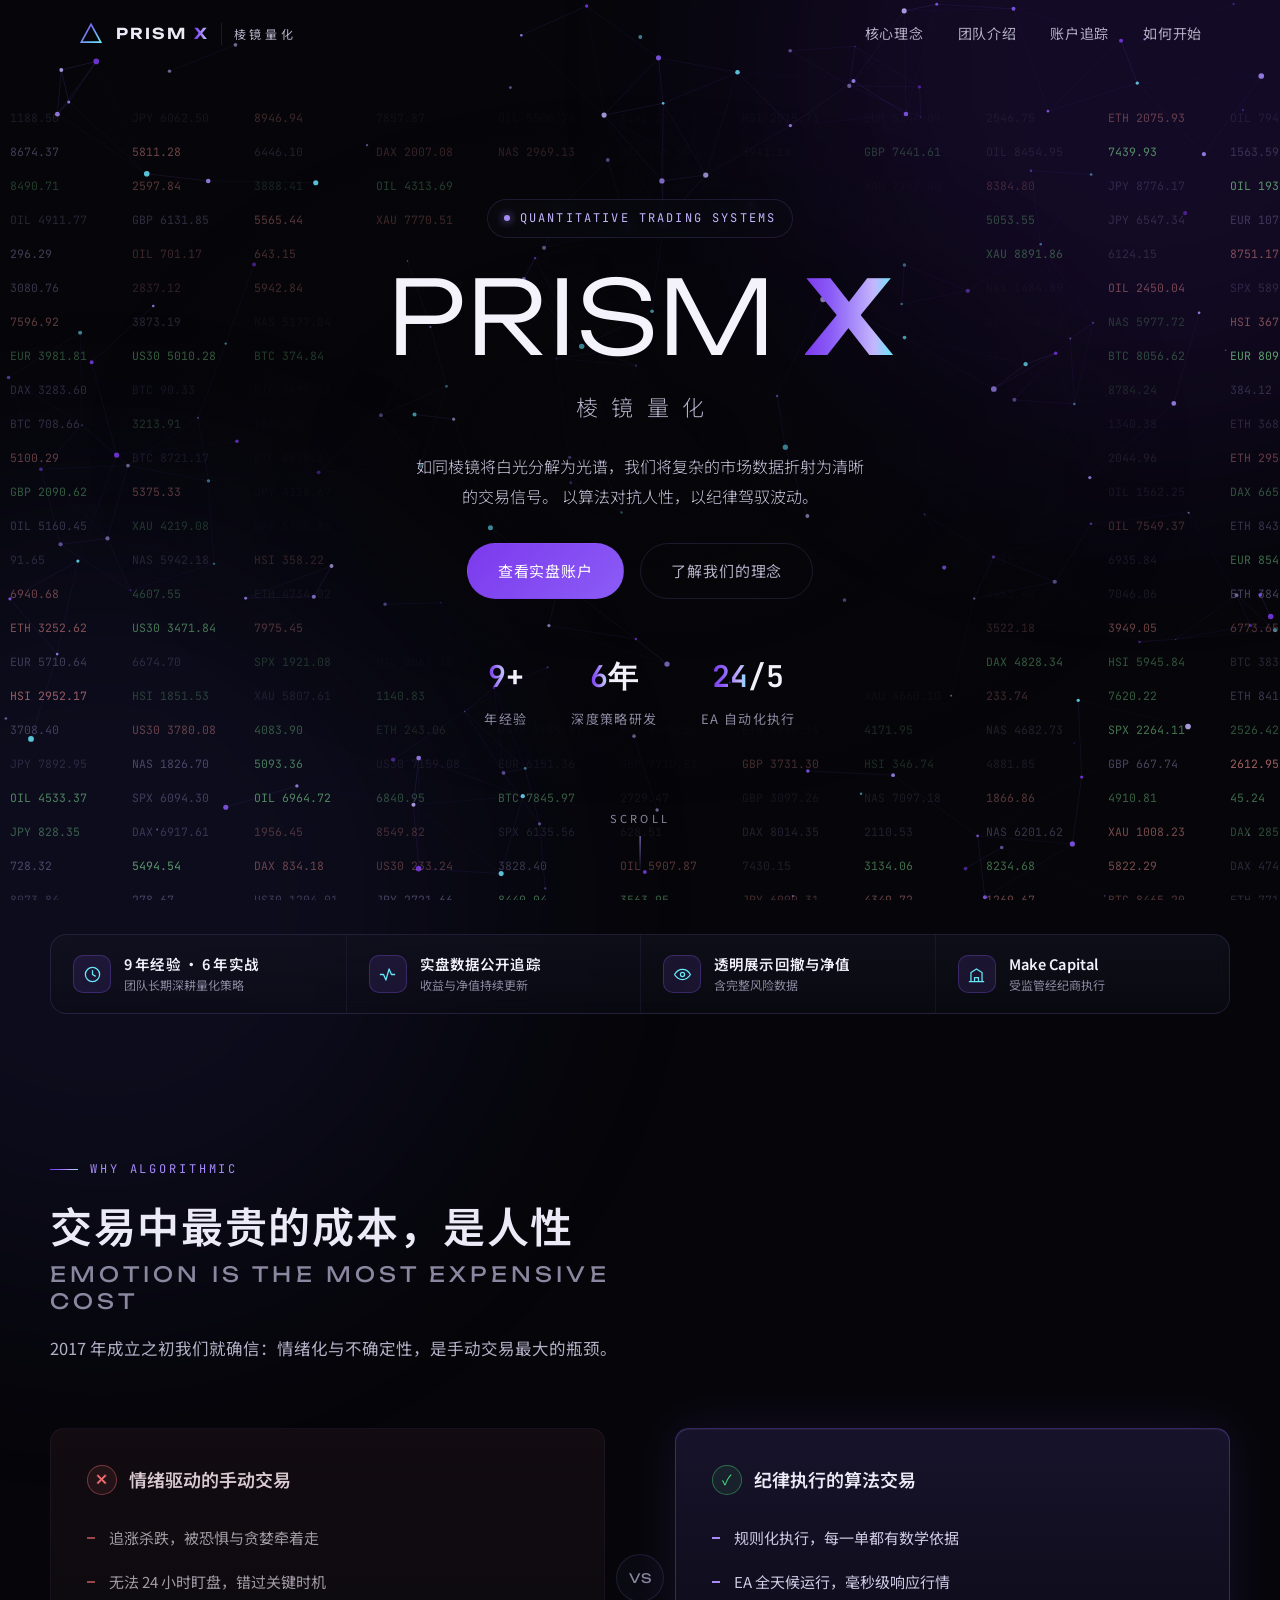
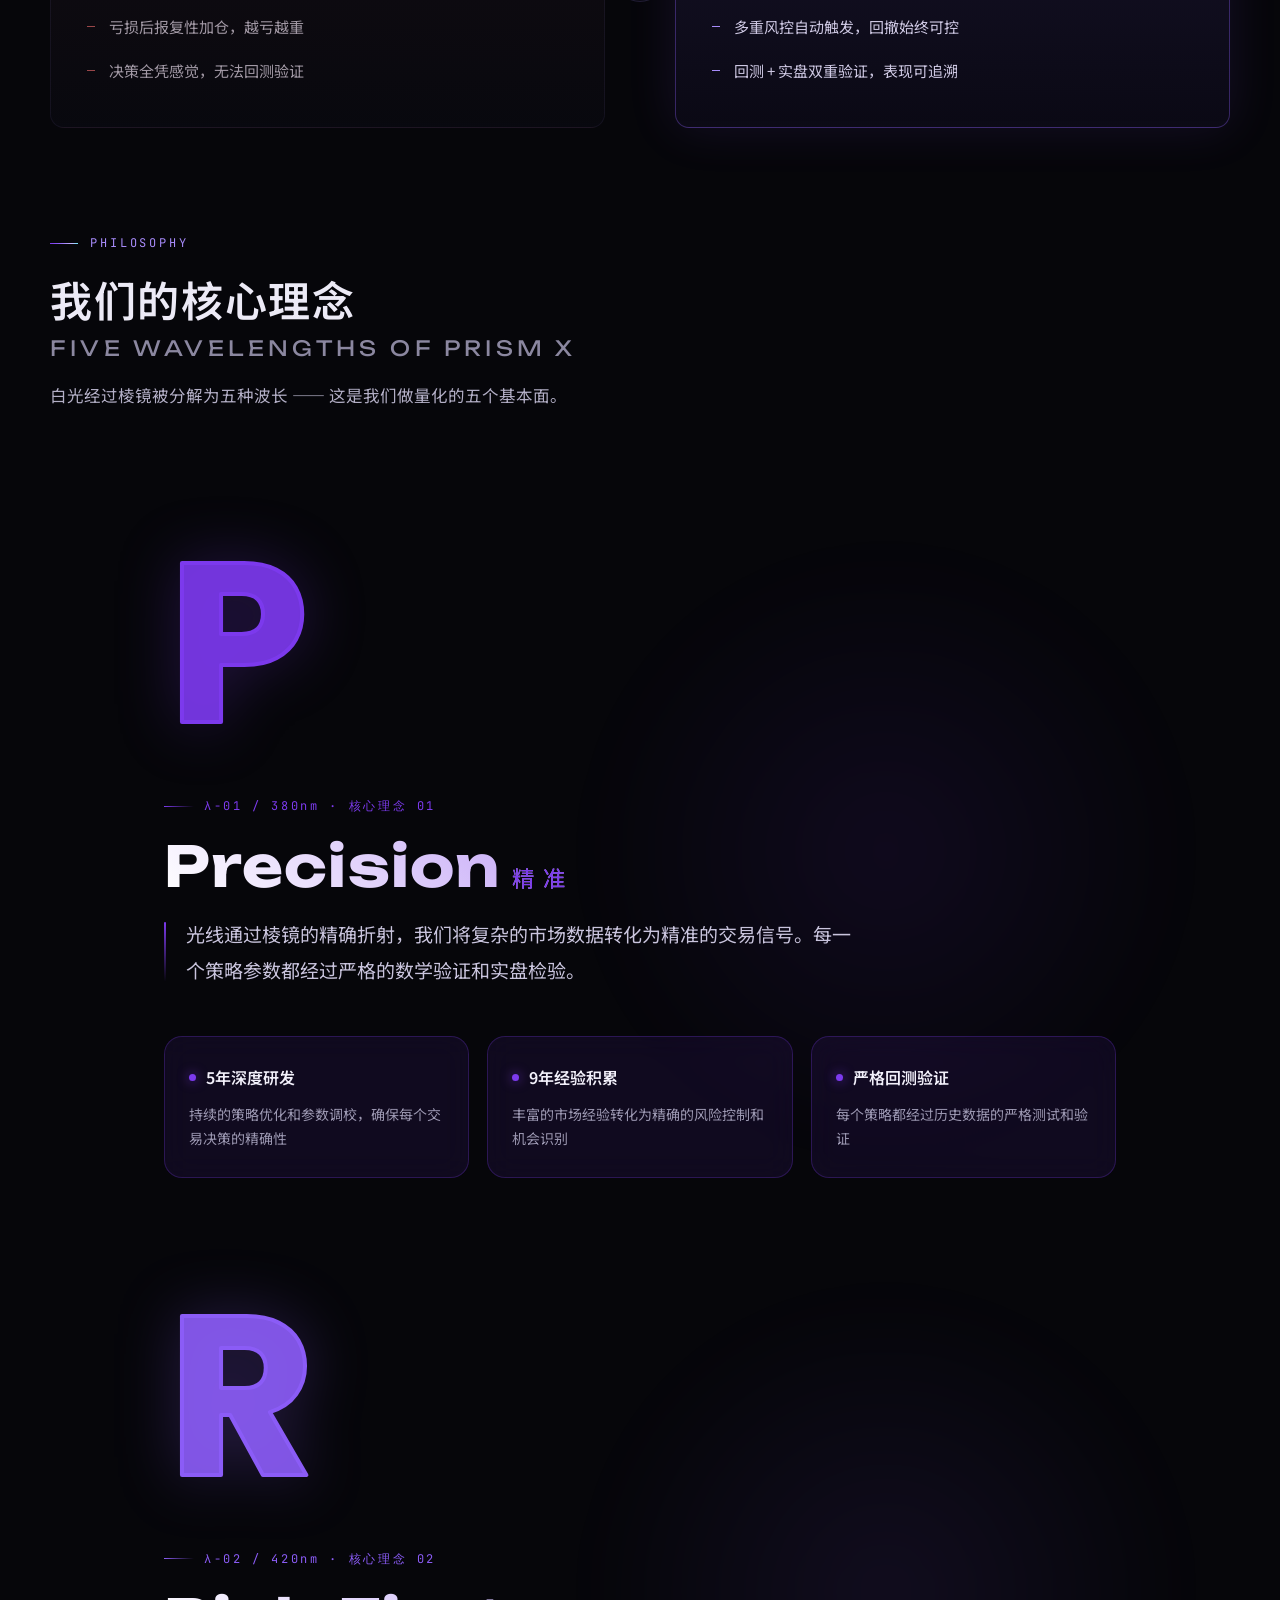
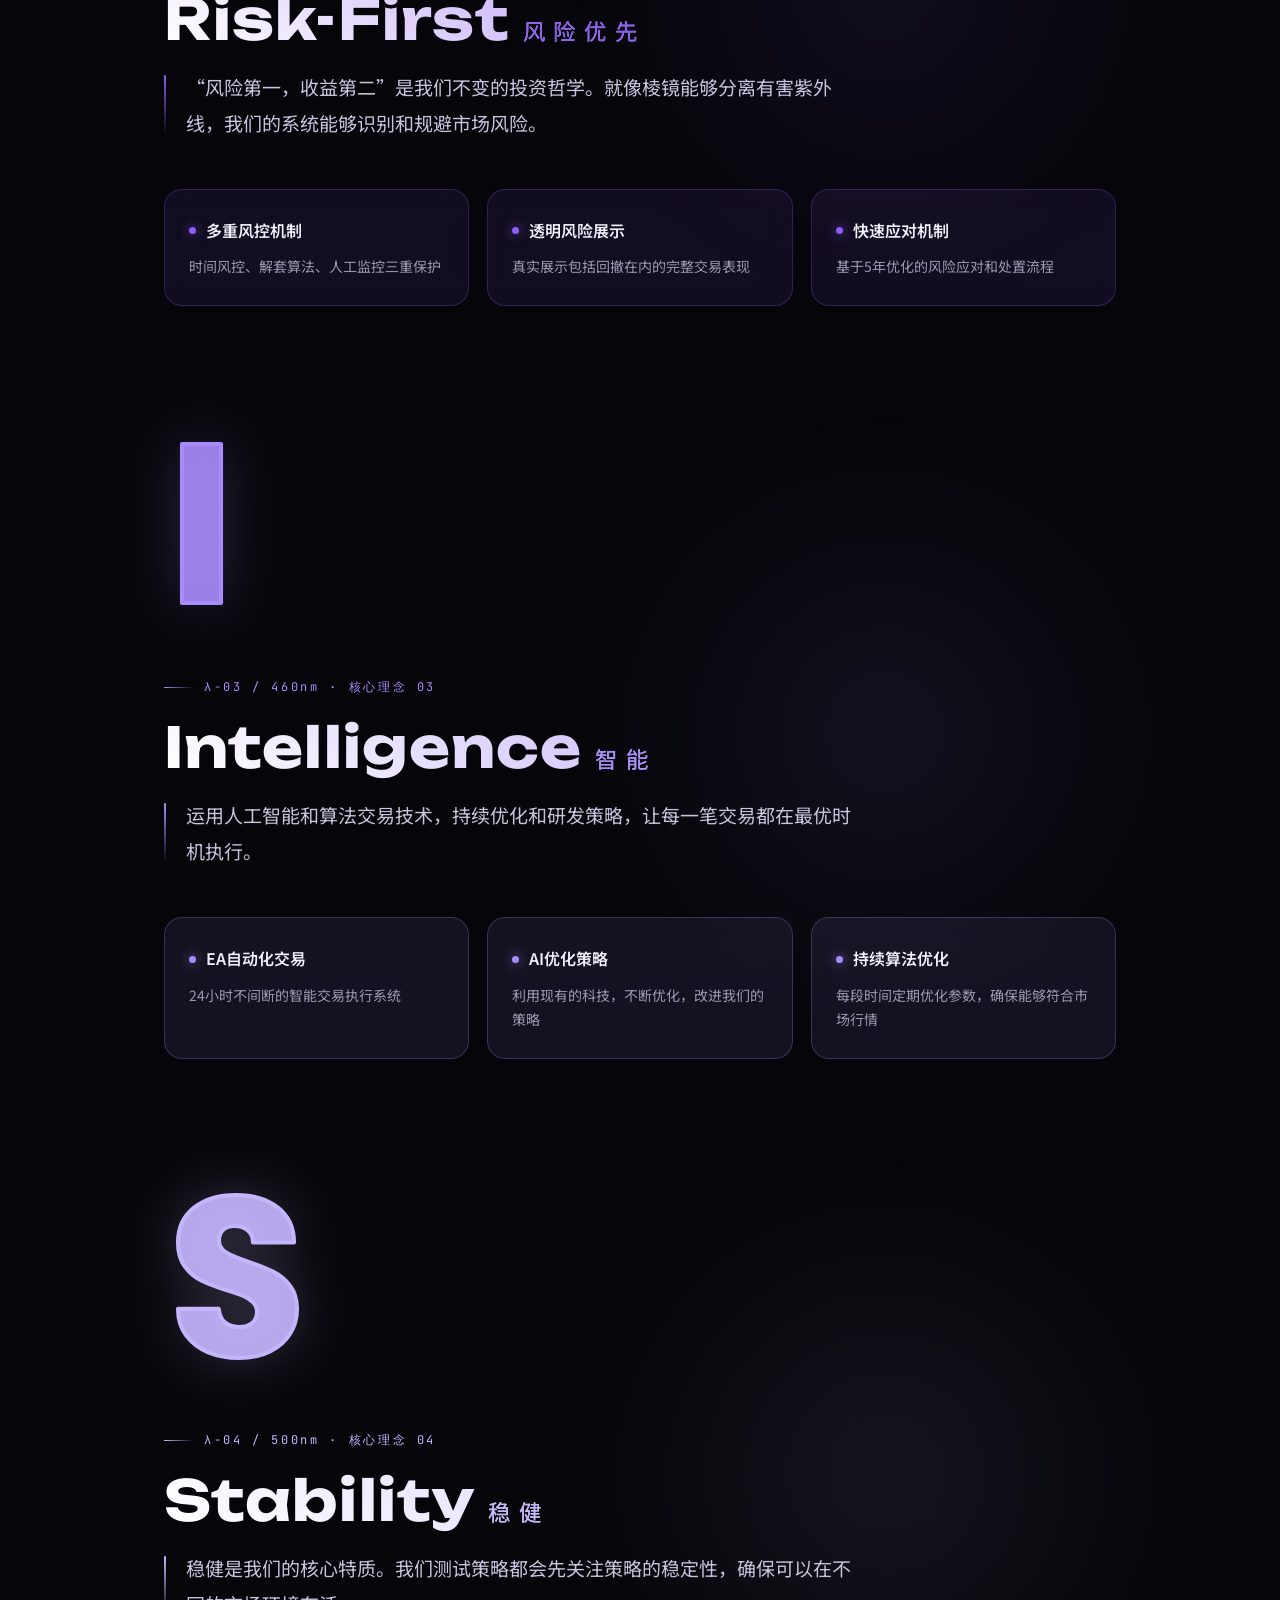
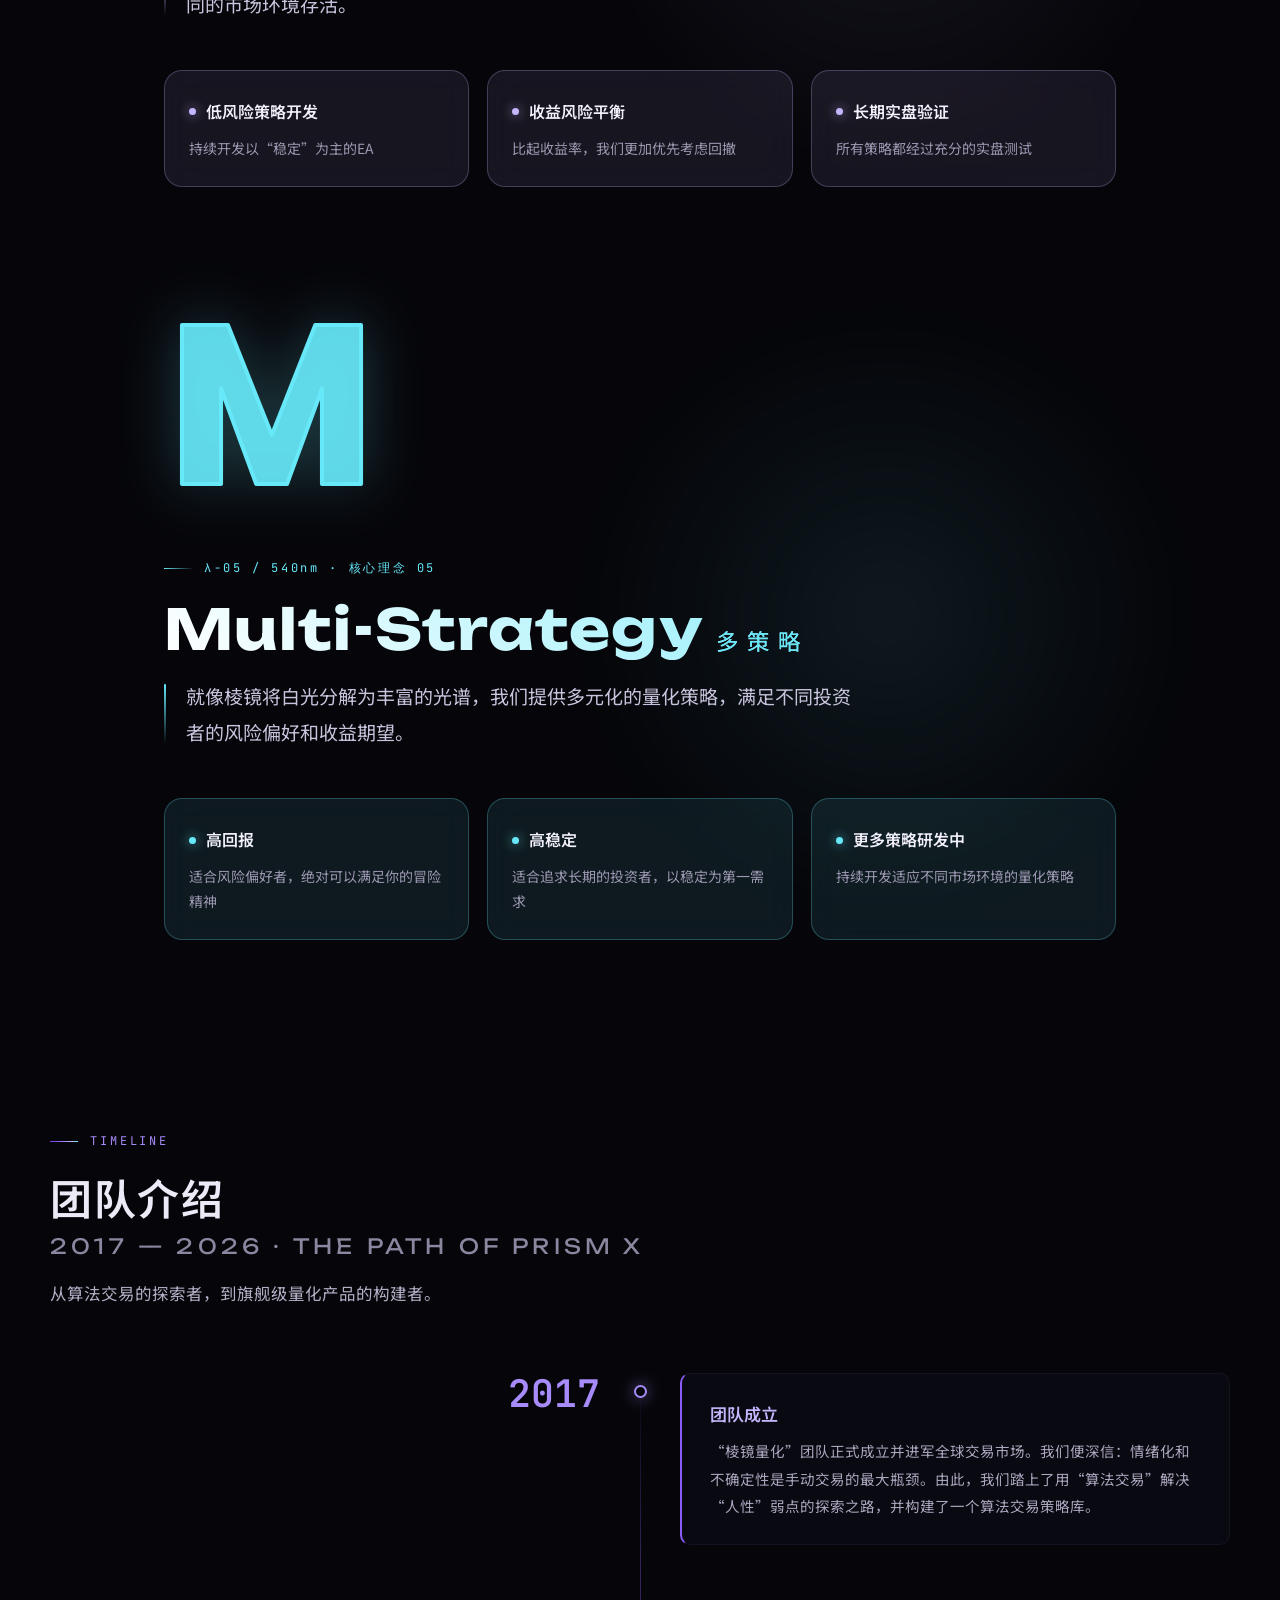
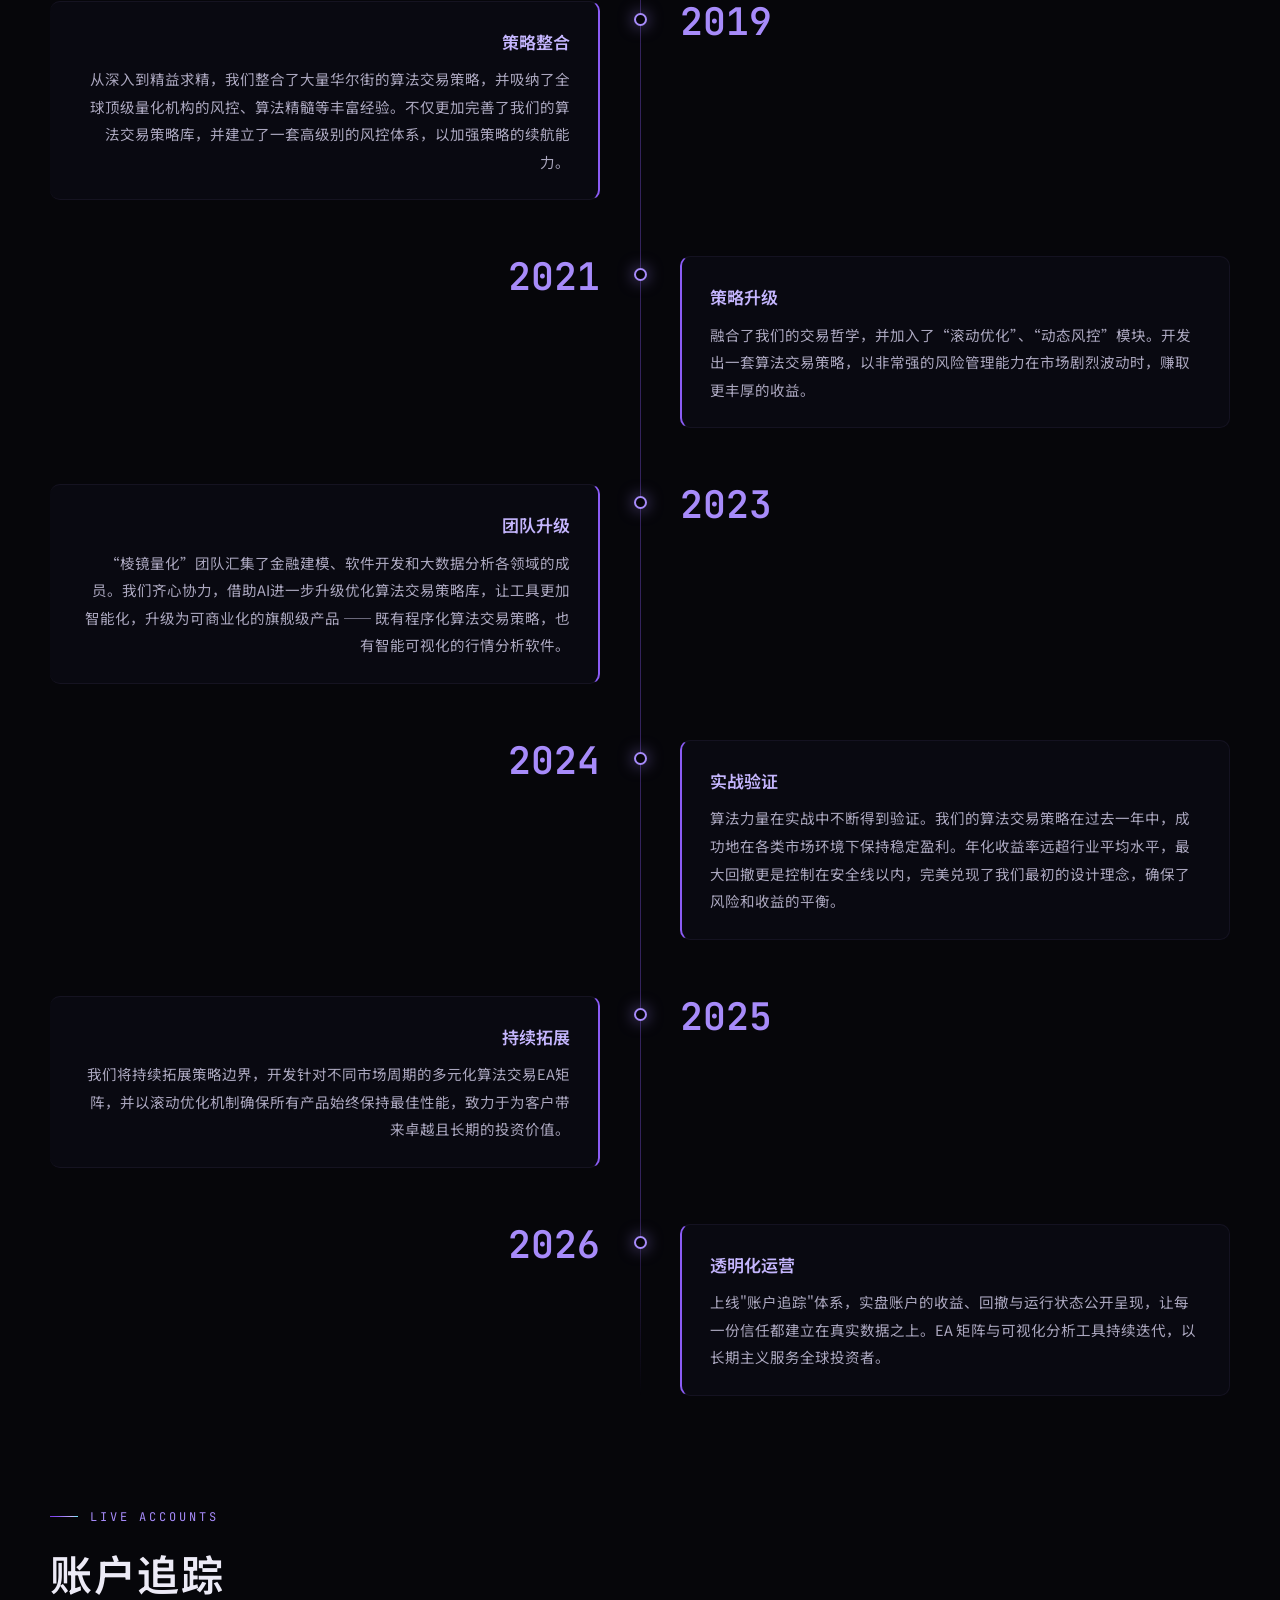
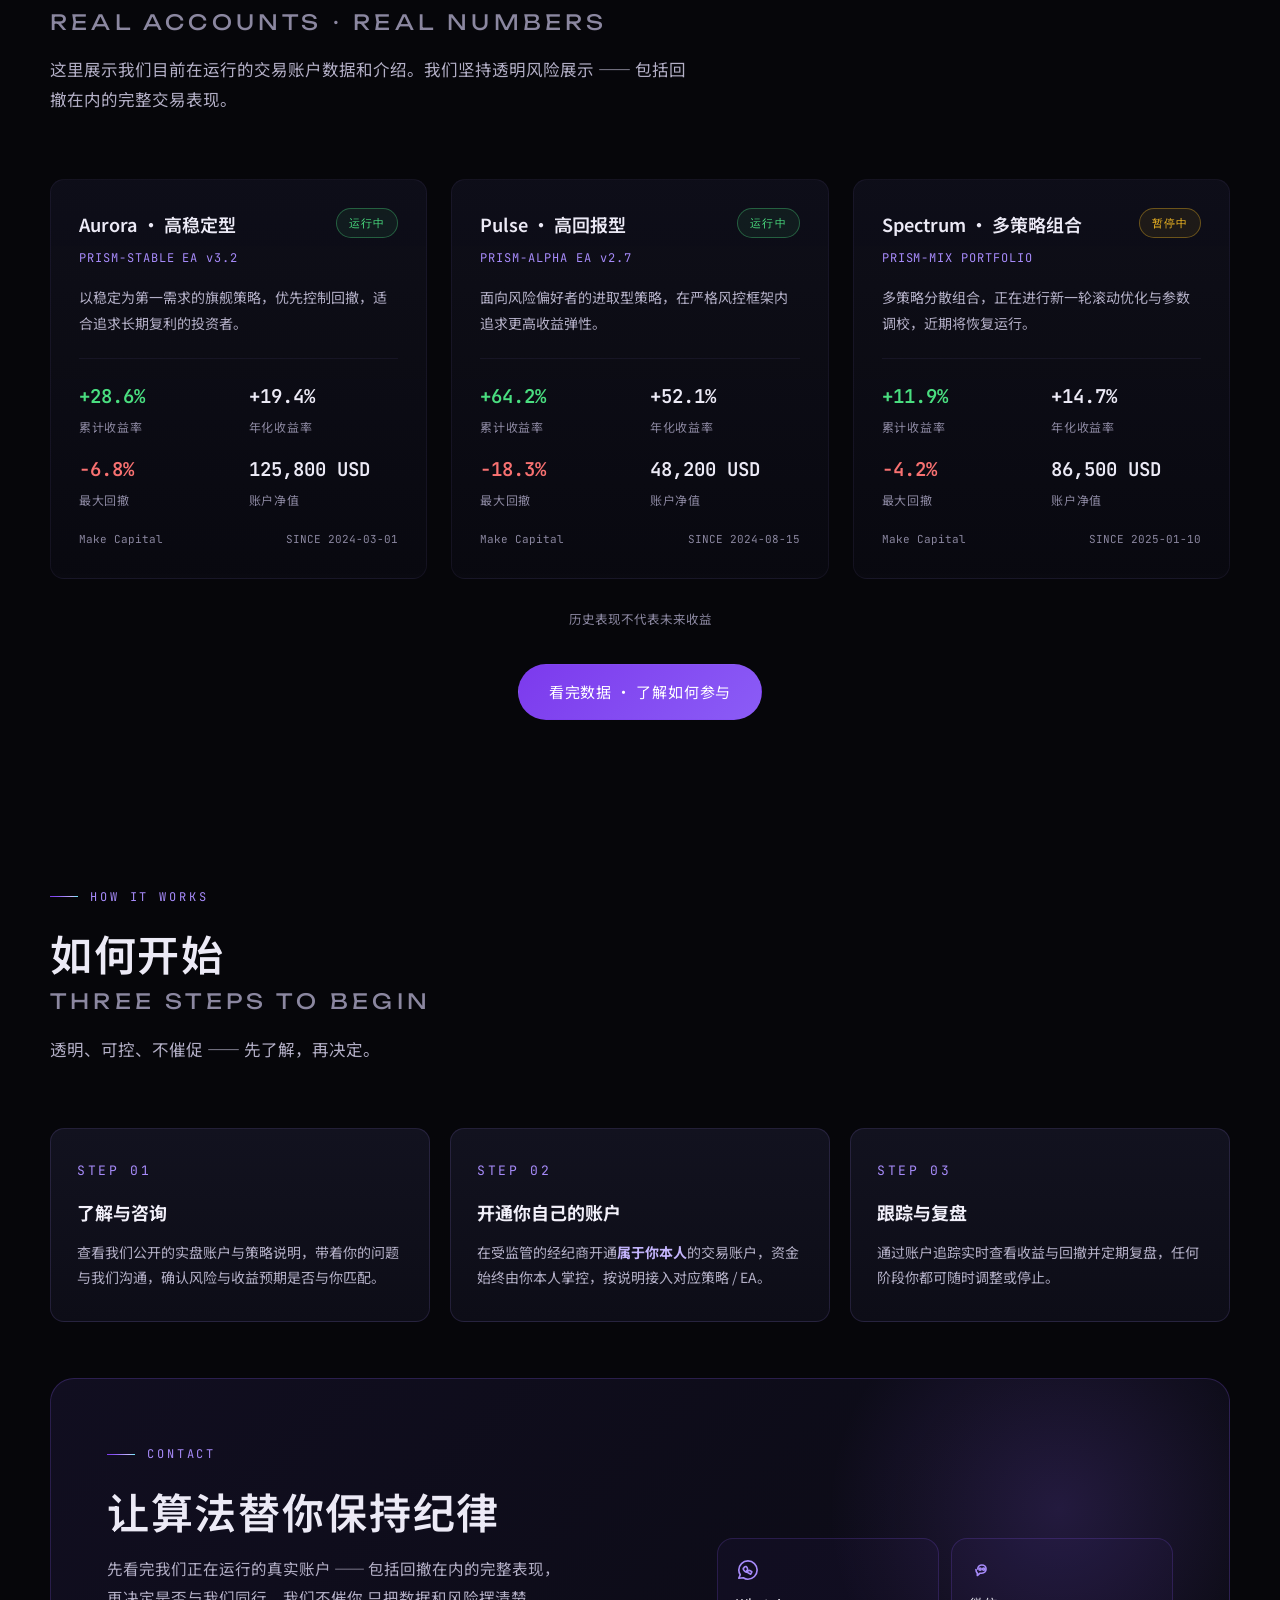
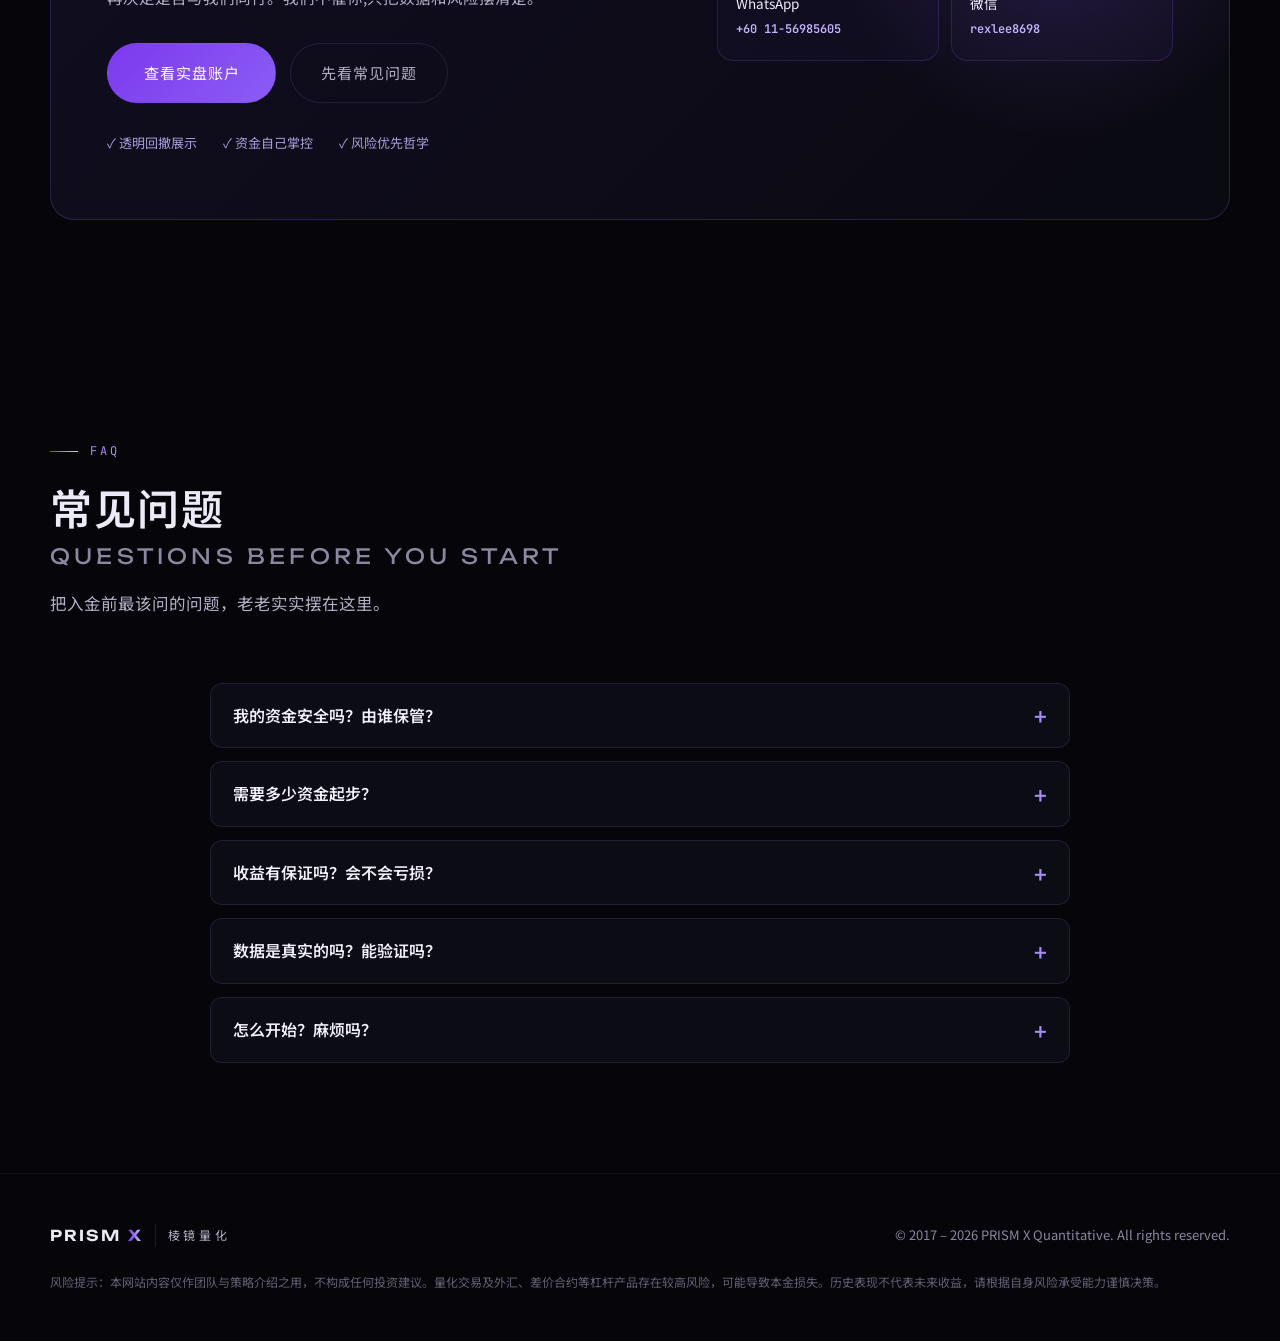
==== index.html @ 633ab971 "initial: PRISM X landing page" ====
<!DOCTYPE html>
<html lang="zh-CN">
<head>
  <meta charset="UTF-8" />
  <meta name="viewport" content="width=device-width, initial-scale=1.0" />
  <title>PRISM X · 棱镜量化 — 算法交易 / 量化策略</title>
  <meta name="description" content="PRISM X 棱镜量化：以精准、风险优先、智能、稳健、多策略为核心理念的量化交易团队。" />
  <link rel="preconnect" href="https://fonts.googleapis.com" />
  <link rel="preconnect" href="https://fonts.gstatic.com" crossorigin />
  <link href="https://fonts.googleapis.com/css2?family=Unbounded:wght@400;600;700&family=Poppins:wght@600;700&family=Noto+Sans+SC:wght@300;400;500;600&family=JetBrains+Mono:wght@400;600&display=swap" rel="stylesheet" />
  <link rel="stylesheet" href="css/style.css" />
  <!-- 兜底样式：即使外部 CSS 加载失败，也保持深色可读 -->
  <style>
    body { background: #06060a; color: #eceaf6; font-family: "Noto Sans SC", -apple-system, "PingFang SC", "Microsoft YaHei", sans-serif; margin: 0; }
    .css-probe { position: absolute; visibility: hidden; }
  </style>
  <script>
    /* 检测 css/style.css 是否成功加载；失败则提示正确的打开方式 */
    window.addEventListener("DOMContentLoaded", function () {
      var probe = document.createElement("div");
      probe.className = "css-probe";
      document.body.appendChild(probe);
      var ok = getComputedStyle(probe).height === "7px"; /* style.css 中定义 */
      probe.remove();
      if (!ok) {
        var bar = document.createElement("div");
        bar.style.cssText = "position:fixed;top:0;left:0;right:0;z-index:9999;background:#7c3aed;color:#fff;padding:14px 20px;font-size:14px;line-height:1.7;text-align:center;";
        bar.innerHTML = "⚠️ 样式文件（css/style.css）未能加载。请先把压缩包<b>完整解压</b>，保持 css/ 和 js/ 文件夹与 index.html 在同一目录，再打开页面。不要直接在压缩包内双击打开。";
        document.body.prepend(bar);
      }
    });
  </script>
  <link rel="icon" type="image/svg+xml" href="data:image/svg+xml,%3Csvg xmlns='http://www.w3.org/2000/svg' viewBox='0 0 32 32'%3E%3Cpath d='M16 4 L28 26 L4 26 Z' fill='none' stroke='%23a78bfa' stroke-width='2'/%3E%3C/svg%3E" />  <!-- 转化优化新增组件样式（信任条 / 三步 / FAQ / 联系方式 / 就近风险提示） -->
  <style>
    .trust-strip { position: relative; z-index: 1; padding: 34px 24px; }
    .trust-strip-inner { max-width: var(--maxw); margin: 0 auto; display: grid; grid-template-columns: repeat(4, 1fr); background: linear-gradient(180deg, rgba(18,18,31,.72), rgba(13,13,23,.5)); border: 1px solid var(--line); border-radius: 16px; backdrop-filter: blur(10px); overflow: hidden; }
    .trust-item { display: flex; align-items: center; gap: 13px; padding: 20px 22px; border-left: 1px solid var(--line-soft); }
    .trust-item:first-child { border-left: none; }
    .trust-ico { flex: none; width: 38px; height: 38px; border-radius: 10px; display: grid; place-items: center; color: var(--cyan-300); background: rgba(139,92,246,.12); border: 1px solid rgba(139,92,246,.28); }
    .trust-ico svg { width: 19px; height: 19px; display: block; }
    .trust-tx { display: flex; flex-direction: column; gap: 3px; line-height: 1.3; }
    .trust-tx b { font-size: 14.5px; color: var(--text); font-weight: 600; letter-spacing: .01em; }
    .trust-tx span { font-size: 12px; color: var(--text-faint); }
    @media (max-width: 900px){
      .trust-strip-inner { grid-template-columns: repeat(2, 1fr); }
      .trust-item:nth-child(odd) { border-left: none; }
      .trust-item:nth-child(n+3) { border-top: 1px solid var(--line-soft); }
    }
    @media (max-width: 520px){
      .trust-strip { padding: 18px 14px; }
      .trust-strip-inner { grid-template-columns: 1fr; border-radius: 12px; }
      .trust-item { border-left: none !important; padding: 16px 18px; gap: 10px; }
      .trust-item:nth-child(n+2) { border-top: 1px solid var(--line-soft); }
      .trust-ico { width: 32px; height: 32px; border-radius: 8px; }
      .trust-ico svg { width: 16px; height: 16px; }
      .trust-tx b { font-size: 13px; }
      .trust-tx span { font-size: 11px; }
    }

    .accounts-cta { text-align: center; margin-top: 34px; }

    .steps { display: grid; grid-template-columns: repeat(3, 1fr); gap: 20px; }
    .step { position: relative; background: linear-gradient(180deg, var(--surface-2), var(--surface)); border: 1px solid var(--line); border-radius: var(--radius); padding: 30px 26px; overflow: hidden; }
    .step::before { content: ""; position:absolute; top:0; left:0; right:0; height:2px; background: var(--spectrum); transform: scaleX(0); transform-origin:left; transition: transform .6s ease; }
    .step:hover::before { transform: scaleX(1); }
    .step-n { font-family: var(--font-mono); font-size: 13px; color: var(--violet-400); letter-spacing:.2em; margin-bottom: 13px; }
    .step h3 { font-size: 18px; margin-bottom: 10px; color: var(--text); }
    .step p { font-size: 14px; color: var(--text-dim); line-height: 1.85; }
    .step strong { color: var(--violet-300); }
    @media (max-width: 760px){ .steps{ grid-template-columns: 1fr; gap: 14px; } .step{ padding: 24px 20px; } .step h3{ font-size: 16px; } .step p{ font-size: 13px; } }

    .faq { display: grid; gap: 13px; max-width: 860px; margin: 0 auto; }
    .faq-item { border: 1px solid var(--line); border-radius: 12px; background: rgba(18,18,31,.5); overflow: hidden; }
    .faq-item summary { list-style: none; cursor: pointer; color: var(--text); font-weight: 600; font-size: 16px; padding: 17px 22px; display: flex; justify-content: space-between; align-items: center; gap: 16px; }
    .faq-item summary::-webkit-details-marker { display: none; }
    .faq-item summary .pm { color: var(--violet-400); font-size: 22px; line-height: 1; flex: none; transition: transform .3s; }
    .faq-item[open] summary .pm { transform: rotate(45deg); }
    .faq-a-inner { padding: 0 22px 18px; color: var(--text-dim); font-size: 14.5px; line-height: 1.9; }
    .faq-a-inner strong { color: var(--violet-300); }
    @media (max-width: 480px){
      .faq-item summary { font-size: 14px; padding: 15px 16px; }
      .faq-a-inner { font-size: 13px; padding: 0 16px 16px; line-height: 1.8; }
    }

    .contact-methods { display: flex; flex-wrap: wrap; justify-content: center; gap: 13px; margin-top: 26px; }
    .contact-card { display: flex; align-items: center; gap: 11px; border: 1px solid var(--line); border-radius: 100px; padding: 11px 22px; color: var(--text); text-decoration: none; font-size: 14px; background: rgba(124,58,237,.05); transition: border-color .25s, background .25s, transform .25s; }
    .contact-card:hover { border-color: var(--violet-500); background: rgba(139,92,246,.1); transform: translateY(-2px); }
    .contact-card b { color: var(--violet-300); font-family: var(--font-mono); font-weight: 600; }
    @media (max-width: 480px){
      .contact-methods { gap: 8px; }
      .contact-card { padding: 9px 16px; font-size: 12.5px; gap: 8px; }
      .contact-card b { font-size: 12px; }
    }
    @media (max-width: 480px){
      .cta-actions { flex-direction: column; align-items: stretch; gap: 10px; }
      .cta-actions .btn { width: 100%; }
      .cta-trust { gap: 14px; font-size: 11px; }
      .cta-br { display: none; }
    }

    .nav-admin.hidden { display: none !important; }
  </style>

</head>
<body>

  <div class="scroll-progress" id="scrollProgress" aria-hidden="true"></div>

  <!-- 可互动背景 -->
  <canvas id="bg-canvas" aria-hidden="true"></canvas>
  <div class="bg-glow bg-glow--a" aria-hidden="true"></div>
  <div class="bg-glow bg-glow--b" aria-hidden="true"></div>

  <!-- 导航 -->
  <header class="nav" id="nav">
    <div class="nav-inner">
      <a class="brand" href="#top">
        <svg class="brand-mark" viewBox="0 0 32 32" aria-hidden="true">
          <path d="M16 4 L28 26 L4 26 Z" fill="none" stroke="url(#brandGrad)" stroke-width="2"/>
          <defs>
            <linearGradient id="brandGrad" x1="0" y1="0" x2="1" y2="1">
              <stop offset="0%" stop-color="#7c3aed"/>
              <stop offset="100%" stop-color="#67e8f9"/>
            </linearGradient>
          </defs>
        </svg>
        <span class="brand-name">PRISM <em>X</em></span>
        <span class="brand-cn">棱镜量化</span>
      </a>
      <button class="nav-toggle" id="navToggle" aria-label="菜单">
        <span></span><span></span><span></span>
      </button>
      <nav class="nav-links" id="navLinks">
        <a href="#philosophy">核心理念</a>
        <a href="#timeline">团队介绍</a>
        <a href="#accounts">账户追踪</a>
        <a href="#how">如何开始</a>
        <a class="nav-admin hidden" href="admin.html">管理入口</a>
      </nav>
    </div>
  </header>

  <main id="top">

    <!-- Hero · G17 边缘环数据（越靠中心越透明）+ 互动粒子 -->
    <section class="hero hero-g17" id="heroG17">
      <canvas class="hero-bg" id="heroParticles" aria-hidden="true"></canvas>
      <canvas class="hero-wall" id="heroWall" aria-hidden="true"></canvas>
      <div class="hero-vig" aria-hidden="true"></div>
      <div class="hero-center" id="heroCenter">
        <span class="hero-eyebrow"><span class="dot"></span>QUANTITATIVE TRADING SYSTEMS</span>
        <h1>PRISM <span class="x">X</span></h1>
        <div class="hero-cn">棱镜量化</div>
        <p class="hero-desc">
          如同棱镜将白光分解为光谱，我们将复杂的市场数据折射为清晰的交易信号。
          以算法对抗人性，以纪律驾驭波动。
        </p>
        <div class="hero-actions">
          <a class="btn btn-primary" href="#accounts">查看实盘账户</a>
          <a class="btn btn-ghost" href="#philosophy">了解我们的理念</a>
        </div>
        <div class="hero-stats">
          <div class="hero-stat">
            <div class="num"><b data-count="9">0</b>+</div>
            <div class="lab">年经验</div>
          </div>
          <div class="hero-stat">
            <div class="num"><b data-count="6">0</b>年</div>
            <div class="lab">深度策略研发</div>
          </div>
          <div class="hero-stat">
            <div class="num"><b>24</b>/5</div>
            <div class="lab">EA 自动化执行</div>
          </div>
        </div>
      </div>
      <div class="scroll-hint">SCROLL</div>
    </section>

    <!-- 信任条：把最能建立信任的信号前置 -->
    <div class="trust-strip" aria-label="信任信息">
      <div class="trust-strip-inner">
        <div class="trust-item">
          <span class="trust-ico"><svg viewBox="0 0 24 24" fill="none" stroke="currentColor" stroke-width="1.6" stroke-linecap="round" stroke-linejoin="round"><circle cx="12" cy="12" r="9"/><path d="M12 7v5l3.5 2"/></svg></span>
          <div class="trust-tx"><b>9 年经验 · 6 年实战</b><span>团队长期深耕量化策略</span></div>
        </div>
        <div class="trust-item">
          <span class="trust-ico"><svg viewBox="0 0 24 24" fill="none" stroke="currentColor" stroke-width="1.6" stroke-linecap="round" stroke-linejoin="round"><path d="M3 12h4l3 7 4-14 3 7h4"/></svg></span>
          <div class="trust-tx"><b>实盘数据公开追踪</b><span>收益与净值持续更新</span></div>
        </div>
        <div class="trust-item">
          <span class="trust-ico"><svg viewBox="0 0 24 24" fill="none" stroke="currentColor" stroke-width="1.6" stroke-linecap="round" stroke-linejoin="round"><path d="M2 12s3.8-6.5 10-6.5S22 12 22 12s-3.8 6.5-10 6.5S2 12 2 12z"/><circle cx="12" cy="12" r="2.6"/></svg></span>
          <div class="trust-tx"><b>透明展示回撤与净值</b><span>含完整风险数据</span></div>
        </div>
        <div class="trust-item">
          <span class="trust-ico"><svg viewBox="0 0 24 24" fill="none" stroke="currentColor" stroke-width="1.6" stroke-linecap="round" stroke-linejoin="round"><path d="M3 21h18M5 21V9.5L12 5l7 4.5V21M9.5 21v-5h5v5"/></svg></span>
          <div class="trust-tx"><b>Make Capital</b><span>受监管经纪商执行</span></div>
        </div>
      </div>
    </div>

    <!-- 为何算法交易（损失厌恶 × 问题-方案对比） -->
    <section class="section section-tight" id="why">
      <div class="section-inner">
        <div class="section-head reveal">
          <div class="section-tag">WHY ALGORITHMIC</div>
          <h2>交易中最贵的成本，是人性<span class="en">EMOTION IS THE MOST EXPENSIVE COST</span></h2>
          <p>2017 年成立之初我们就确信：情绪化与不确定性，是手动交易最大的瓶颈。</p>
        </div>
        <div class="vs-grid reveal">
          <div class="vs-col vs-human">
            <div class="vs-head"><span class="vs-icon">✕</span><h3>情绪驱动的手动交易</h3></div>
            <ul>
              <li>追涨杀跌，被恐惧与贪婪牵着走</li>
              <li>无法 24 小时盯盘，错过关键时机</li>
              <li>亏损后报复性加仓，越亏越重</li>
              <li>决策全凭感觉，无法回测验证</li>
            </ul>
          </div>
          <div class="vs-divider"><span>VS</span></div>
          <div class="vs-col vs-algo">
            <div class="vs-head"><span class="vs-icon">✓</span><h3>纪律执行的算法交易</h3></div>
            <ul>
              <li>规则化执行，每一单都有数学依据</li>
              <li>EA 全天候运行，毫秒级响应行情</li>
              <li>多重风控自动触发，回撤始终可控</li>
              <li>回测 + 实盘双重验证，表现可追溯</li>
            </ul>
          </div>
        </div>
      </div>
    </section>

    <!-- 核心理念 -->
    <section class="section" id="philosophy">
      <div class="section-inner">
        <div class="section-head reveal">
          <div class="section-tag">PHILOSOPHY</div>
          <h2>我们的核心理念<span class="en">FIVE WAVELENGTHS OF PRISM X</span></h2>
          <p>白光经过棱镜被分解为五种波长 —— 这是我们做量化的五个基本面。</p>
        </div>

        <div class="phil-screens">

          <article class="phil-screen reveal" data-hue="0">
            <div class="phil-screen-inner">
              <svg class="phil-letter" viewBox="0 0 300 240" preserveAspectRatio="xMinYMid meet" aria-hidden="true"><text class="phil-letter-text" x="4" y="192" font-size="220">P</text></svg>
              <span class="phil-wave">λ-01 / 380nm · 核心理念 01</span>
              <h3 class="phil-title">Precision<span class="cn">精准</span></h3>
              <p class="phil-lead">光线通过棱镜的精确折射，我们将复杂的市场数据转化为精准的交易信号。每一个策略参数都经过严格的数学验证和实盘检验。</p>
              <div class="phil-points">
                <div class="phil-point"><h4>5年深度研发</h4><span>持续的策略优化和参数调校，确保每个交易决策的精确性</span></div>
                <div class="phil-point"><h4>9年经验积累</h4><span>丰富的市场经验转化为精确的风险控制和机会识别</span></div>
                <div class="phil-point"><h4>严格回测验证</h4><span>每个策略都经过历史数据的严格测试和验证</span></div>
              </div>
            </div>
          </article>

          <article class="phil-screen reveal" data-hue="1">
            <div class="phil-screen-inner">
              <svg class="phil-letter" viewBox="0 0 300 240" preserveAspectRatio="xMinYMid meet" aria-hidden="true"><text class="phil-letter-text" x="4" y="192" font-size="220">R</text></svg>
              <span class="phil-wave">λ-02 / 420nm · 核心理念 02</span>
              <h3 class="phil-title">Risk-First<span class="cn">风险优先</span></h3>
              <p class="phil-lead">“风险第一，收益第二”是我们不变的投资哲学。就像棱镜能够分离有害紫外线，我们的系统能够识别和规避市场风险。</p>
              <div class="phil-points">
                <div class="phil-point"><h4>多重风控机制</h4><span>时间风控、解套算法、人工监控三重保护</span></div>
                <div class="phil-point"><h4>透明风险展示</h4><span>真实展示包括回撤在内的完整交易表现</span></div>
                <div class="phil-point"><h4>快速应对机制</h4><span>基于5年优化的风险应对和处置流程</span></div>
              </div>
            </div>
          </article>

          <article class="phil-screen reveal" data-hue="2">
            <div class="phil-screen-inner">
              <svg class="phil-letter" viewBox="0 0 300 240" preserveAspectRatio="xMinYMid meet" aria-hidden="true"><text class="phil-letter-text" x="4" y="192" font-size="220">I</text></svg>
              <span class="phil-wave">λ-03 / 460nm · 核心理念 03</span>
              <h3 class="phil-title">Intelligence<span class="cn">智能</span></h3>
              <p class="phil-lead">运用人工智能和算法交易技术，持续优化和研发策略，让每一笔交易都在最优时机执行。</p>
              <div class="phil-points">
                <div class="phil-point"><h4>EA自动化交易</h4><span>24小时不间断的智能交易执行系统</span></div>
                <div class="phil-point"><h4>AI优化策略</h4><span>利用现有的科技，不断优化，改进我们的策略</span></div>
                <div class="phil-point"><h4>持续算法优化</h4><span>每段时间定期优化参数，确保能够符合市场行情</span></div>
              </div>
            </div>
          </article>

          <article class="phil-screen reveal" data-hue="3">
            <div class="phil-screen-inner">
              <svg class="phil-letter" viewBox="0 0 300 240" preserveAspectRatio="xMinYMid meet" aria-hidden="true"><text class="phil-letter-text" x="4" y="192" font-size="220">S</text></svg>
              <span class="phil-wave">λ-04 / 500nm · 核心理念 04</span>
              <h3 class="phil-title">Stability<span class="cn">稳健</span></h3>
              <p class="phil-lead">稳健是我们的核心特质。我们测试策略都会先关注策略的稳定性，确保可以在不同的市场环境存活。</p>
              <div class="phil-points">
                <div class="phil-point"><h4>低风险策略开发</h4><span>持续开发以“稳定”为主的EA</span></div>
                <div class="phil-point"><h4>收益风险平衡</h4><span>比起收益率，我们更加优先考虑回撤</span></div>
                <div class="phil-point"><h4>长期实盘验证</h4><span>所有策略都经过充分的实盘测试</span></div>
              </div>
            </div>
          </article>

          <article class="phil-screen reveal" data-hue="4">
            <div class="phil-screen-inner">
              <svg class="phil-letter" viewBox="0 0 300 240" preserveAspectRatio="xMinYMid meet" aria-hidden="true"><text class="phil-letter-text" x="4" y="192" font-size="220">M</text></svg>
              <span class="phil-wave">λ-05 / 540nm · 核心理念 05</span>
              <h3 class="phil-title">Multi-Strategy<span class="cn">多策略</span></h3>
              <p class="phil-lead">就像棱镜将白光分解为丰富的光谱，我们提供多元化的量化策略，满足不同投资者的风险偏好和收益期望。</p>
              <div class="phil-points">
                <div class="phil-point"><h4>高回报</h4><span>适合风险偏好者，绝对可以满足你的冒险精神</span></div>
                <div class="phil-point"><h4>高稳定</h4><span>适合追求长期的投资者，以稳定为第一需求</span></div>
                <div class="phil-point"><h4>更多策略研发中</h4><span>持续开发适应不同市场环境的量化策略</span></div>
              </div>
            </div>
          </article>

        </div>
      </div>
    </section>

    <!-- 团队介绍 / 时间线 -->
    <section class="section" id="timeline">
      <div class="section-inner">
        <div class="section-head reveal">
          <div class="section-tag">TIMELINE</div>
          <h2>团队介绍<span class="en">2017 — 2026 · THE PATH OF PRISM X</span></h2>
          <p>从算法交易的探索者，到旗舰级量化产品的构建者。</p>
        </div>

        <div class="timeline">
          <div class="tl-item reveal">
            <div class="tl-year">2017</div>
            <div class="tl-node"></div>
            <div class="tl-content"><div class="tl-card">
              <h3>团队成立</h3>
              <p>“棱镜量化”团队正式成立并进军全球交易市场。我们便深信：情绪化和不确定性是手动交易的最大瓶颈。由此，我们踏上了用“算法交易”解决“人性”弱点的探索之路，并构建了一个算法交易策略库。</p>
            </div></div>
          </div>
          <div class="tl-item reveal">
            <div class="tl-year">2019</div>
            <div class="tl-node"></div>
            <div class="tl-content"><div class="tl-card">
              <h3>策略整合</h3>
              <p>从深入到精益求精，我们整合了大量华尔街的算法交易策略，并吸纳了全球顶级量化机构的风控、算法精髓等丰富经验。不仅更加完善了我们的算法交易策略库，并建立了一套高级别的风控体系，以加强策略的续航能力。</p>
            </div></div>
          </div>
          <div class="tl-item reveal">
            <div class="tl-year">2021</div>
            <div class="tl-node"></div>
            <div class="tl-content"><div class="tl-card">
              <h3>策略升级</h3>
              <p>融合了我们的交易哲学，并加入了“滚动优化”、“动态风控”模块。开发出一套算法交易策略，以非常强的风险管理能力在市场剧烈波动时，赚取更丰厚的收益。</p>
            </div></div>
          </div>
          <div class="tl-item reveal">
            <div class="tl-year">2023</div>
            <div class="tl-node"></div>
            <div class="tl-content"><div class="tl-card">
              <h3>团队升级</h3>
              <p>“棱镜量化”团队汇集了金融建模、软件开发和大数据分析各领域的成员。我们齐心协力，借助AI进一步升级优化算法交易策略库，让工具更加智能化，升级为可商业化的旗舰级产品 —— 既有程序化算法交易策略，也有智能可视化的行情分析软件。</p>
            </div></div>
          </div>
          <div class="tl-item reveal">
            <div class="tl-year">2024</div>
            <div class="tl-node"></div>
            <div class="tl-content"><div class="tl-card">
              <h3>实战验证</h3>
              <p>算法力量在实战中不断得到验证。我们的算法交易策略在过去一年中，成功地在各类市场环境下保持稳定盈利。年化收益率远超行业平均水平，最大回撤更是控制在安全线以内，完美兑现了我们最初的设计理念，确保了风险和收益的平衡。</p>
            </div></div>
          </div>
          <div class="tl-item reveal">
            <div class="tl-year">2025</div>
            <div class="tl-node"></div>
            <div class="tl-content"><div class="tl-card">
              <h3>持续拓展</h3>
              <p>我们将持续拓展策略边界，开发针对不同市场周期的多元化算法交易EA矩阵，并以滚动优化机制确保所有产品始终保持最佳性能，致力于为客户带来卓越且长期的投资价值。</p>
            </div></div>
          </div>
          <div class="tl-item reveal">
            <div class="tl-year">2026</div>
            <div class="tl-node"></div>
            <div class="tl-content"><div class="tl-card">
              <h3>透明化运营</h3>
              <p>上线"账户追踪"体系，实盘账户的收益、回撤与运行状态公开呈现，让每一份信任都建立在真实数据之上。EA 矩阵与可视化分析工具持续迭代，以长期主义服务全球投资者。</p>
            </div></div>
          </div>
        </div>
      </div>
    </section>

    <!-- 账户追踪 -->
    <section class="section" id="accounts">
      <div class="section-inner">
        <div class="section-head reveal">
          <div class="section-tag">LIVE ACCOUNTS</div>
          <h2>账户追踪<span class="en">REAL ACCOUNTS · REAL NUMBERS</span></h2>
          <p>这里展示我们目前在运行的交易账户数据和介绍。我们坚持透明风险展示 —— 包括回撤在内的完整交易表现。</p>
        </div>
        <div class="accounts-grid" id="accountsGrid">
          <!-- 由 js/main.js 渲染 -->
        </div>
        <p class="accounts-note">历史表现不代表未来收益</p>
        <div class="accounts-cta reveal">
          <a class="btn btn-primary" href="#how">看完数据 · 了解如何参与</a>
        </div>
      </div>
    </section>

    <!-- 如何开始（降低门槛 · 路径清晰 · 不催促） -->
    <section class="section" id="how">
      <div class="section-inner">
        <div class="section-head reveal">
          <div class="section-tag">HOW IT WORKS</div>
          <h2>如何开始<span class="en">THREE STEPS TO BEGIN</span></h2>
          <p>透明、可控、不催促 —— 先了解，再决定。</p>
        </div>
        <div class="steps reveal">
          <div class="step">
            <div class="step-n">STEP 01</div>
            <h3>了解与咨询</h3>
            <p>查看我们公开的实盘账户与策略说明，带着你的问题与我们沟通，确认风险与收益预期是否与你匹配。</p>
          </div>
          <div class="step">
            <div class="step-n">STEP 02</div>
            <h3>开通你自己的账户</h3>
            <p>在受监管的经纪商开通<strong>属于你本人</strong>的交易账户，资金始终由你本人掌控，按说明接入对应策略 / EA。</p>
          </div>
          <div class="step">
            <div class="step-n">STEP 03</div>
            <h3>跟踪与复盘</h3>
            <p>通过账户追踪实时查看收益与回撤并定期复盘，任何阶段你都可随时调整或停止。</p>
          </div>
        </div>
      </div>
    </section>

    <!-- 行动召唤 -->
    <section class="section cta-section" id="contact">
      <div class="section-inner cta-inner reveal">
        <div class="cta-glow" aria-hidden="true"></div>
        <div class="cta-left">
          <div class="section-tag">CONTACT</div>
          <h2>让算法替你保持纪律</h2>
          <p>先看完我们正在运行的真实账户 —— 包括回撤在内的完整表现，<br class="cta-br" />再决定是否与我们同行。我们不催你,只把数据和风险摆清楚。</p>
          <div class="cta-actions">
            <a class="btn btn-primary btn-lg" href="#accounts">查看实盘账户</a>
            <a class="btn btn-ghost" href="#faq">先看常见问题</a>
          </div>
          <div class="cta-trust">
            <span>✓ 透明回撤展示</span>
            <span>✓ 资金自己掌控</span>
            <span>✓ 风险优先哲学</span>
          </div>
        </div>
        <div class="cta-right">
          <div class="contact-methods">
            <a class="contact-card" href="https://wa.me/601156985605" target="_blank" rel="noopener noreferrer">
              <span class="cc-icon"><svg viewBox="0 0 24 24" fill="none" stroke="currentColor" stroke-width="1.8" stroke-linecap="round" stroke-linejoin="round"><path d="M3 21L4.65 17.15C3.67 15.59 3.05 13.87 3.05 12.05C3.05 6.59 7.59 2.05 13.05 2.05C18.51 2.05 23.05 6.59 23.05 12.05C23.05 17.51 18.51 22.05 13.05 22.05C11.23 22.05 9.51 21.43 7.95 20.45L3 21Z"/><path d="M8.8 9.5C9.2 8.3 10.2 8 11 8.3C11.4 8.5 11.7 8.9 12 9.3C12.6 10.4 13 11 12.5 12C12.5 12 11.5 13.2 11.5 13.2C12.5 15 14 15.8 16 16.5C16 16 17 15 17.2 14.5C17.5 14 17 13.5 16 13C15.6 12.8 14.5 12.4 14 12.5C13.5 12.6 12.5 13.8 11.8 14.2C11.1 14.6 10 14 8.8 12.5C7.6 11 7.5 10.2 8.8 9.5Z"/></svg></span>
              <span>WhatsApp <b>+60 11-56985605</b></span>
            </a>
            <a class="contact-card" href="weixin://contacts/profile/rexlee8698">
              <span class="cc-icon"><svg viewBox="0 0 24 24" fill="none" stroke="currentColor" stroke-width="1.8" stroke-linecap="round" stroke-linejoin="round"><path d="M8.5 11C8.5 8.5 10.5 6.5 13 6.5C15.5 6.5 17.5 8.5 17.5 11C17.5 13.5 15.5 15.5 13 15.5H11L8 18V15.5C7 14.5 6.5 13 6.5 11.5"/><circle cx="11" cy="11" r="1.2"/><circle cx="15" cy="11" r="1.2"/></svg></span>
              <span>微信 <b>rexlee8698</b></span>
            </a>
          </div>
        </div>
      </div>
    </section>

    <!-- 常见问题（正面回答入金前的核心顾虑） -->
    <section class="section section-tight" id="faq">
      <div class="section-inner">
        <div class="section-head reveal">
          <div class="section-tag">FAQ</div>
          <h2>常见问题<span class="en">QUESTIONS BEFORE YOU START</span></h2>
          <p>把入金前最该问的问题，老老实实摆在这里。</p>
        </div>
        <div class="faq reveal" id="faqList">
          <!-- 由 js/main.js 渲染 -->
        </div>
      </div>
    </section>

  </main>

  <footer>
    <div class="footer-inner">
      <a class="brand" href="#top">
        <span class="brand-name">PRISM <em>X</em></span>
        <span class="brand-cn">棱镜量化</span>
      </a>
      <p>© 2017 – 2026 PRISM X Quantitative. All rights reserved.</p>
    </div>
    <p class="footer-disclaimer">
      风险提示：本网站内容仅作团队与策略介绍之用，不构成任何投资建议。量化交易及外汇、差价合约等杠杆产品存在较高风险，可能导致本金损失。历史表现不代表未来收益，请根据自身风险承受能力谨慎决策。
    </p>
  </footer>

  <script src="js/data.js"></script>
  <script src="js/background.js"></script>
  <script src="js/main.js"></script>
  <script>
    /* 连续点击 phil-wave 5 次显示管理入口 */
    (function () {
      var clicks = 0;
      var timer = null;
      var philWave = document.querySelector('.phil-wave');
      var adminLink = document.querySelector('.nav-admin');
      if (!philWave || !adminLink) return;
      philWave.style.cursor = 'default';
      philWave.addEventListener('click', function () {
        clicks++;
        clearTimeout(timer);
        if (clicks >= 5) {
          adminLink.classList.remove('hidden');
          clicks = 0;
        } else {
          timer = setTimeout(function () { clicks = 0; }, 2000);
        }
      });
    })();
  </script>
</body>
</html>
---- css/style.css ----
/* ============================================================
   PRISM X · 棱镜量化
   Design tokens
   ============================================================ */
:root {
  --bg: #06060a;
  --bg-soft: #0a0a12;
  --surface: #0d0d17;
  --surface-2: #12121f;
  --line: rgba(167, 139, 250, 0.14);
  --line-soft: rgba(167, 139, 250, 0.07);

  --violet-900: #4c1d95;
  --violet-600: #7c3aed;
  --violet-500: #8b5cf6;
  --violet-400: #a78bfa;
  --violet-300: #c4b5fd;
  --cyan-300: #67e8f9;

  --text: #f2f0fa;
  --text-dim: #b3afc6;
  --text-faint: #8b87a0;

  --spectrum: linear-gradient(90deg, #7c3aed 0%, #8b5cf6 30%, #a78bfa 55%, #c4b5fd 78%, #67e8f9 100%);

  --font-display: "Unbounded", "Noto Sans SC", sans-serif;
  --font-body: "Noto Sans SC", -apple-system, "PingFang SC", "Microsoft YaHei", sans-serif;
  --font-mono: "JetBrains Mono", "SFMono-Regular", Consolas, monospace;

  --maxw: 1180px;
  --radius: 14px;
}

* { margin: 0; padding: 0; box-sizing: border-box; }

/* 加载探针：index/admin 用它检测本文件是否成功加载 */
.css-probe { height: 7px !important; }

html { scroll-behavior: smooth; }

body {
  background: var(--bg);
  color: var(--text);
  font-family: var(--font-body);
  font-size: 16.5px;
  font-weight: 400;
  line-height: 1.85;
  overflow-x: hidden;
  -webkit-font-smoothing: antialiased;
  text-rendering: optimizeLegibility;
}

::selection { background: rgba(139, 92, 246, 0.4); color: #fff; }

a { color: inherit; text-decoration: none; }
button { font-family: inherit; cursor: pointer; }

/* ============================================================
   Interactive background canvas
   ============================================================ */
#bg-canvas {
  position: fixed;
  inset: 0;
  z-index: 0;
  pointer-events: none;
}

.bg-glow {
  position: fixed;
  z-index: 0;
  pointer-events: none;
  width: 60vw;
  height: 60vw;
  border-radius: 50%;
  filter: blur(120px);
  opacity: 0.16;
}
.bg-glow--a { top: -25vw; right: -20vw; background: #5b21b6; }
.bg-glow--b { bottom: -30vw; left: -22vw; background: #312e81; }

main, header, footer { position: relative; z-index: 1; }

/* ============================================================
   Navigation
   ============================================================ */
.nav {
  position: fixed;
  top: 0; left: 0; right: 0;
  z-index: 50;
  border-bottom: 1px solid transparent;
  transition: background 0.35s, border-color 0.35s, backdrop-filter 0.35s;
}
.nav.scrolled {
  background: rgba(6, 6, 10, 0.78);
  backdrop-filter: blur(14px);
  border-bottom-color: var(--line-soft);
}
.nav-inner {
  max-width: var(--maxw);
  margin: 0 auto;
  padding: 0 28px;
  height: 68px;
  display: flex;
  align-items: center;
  justify-content: space-between;
}
.brand {
  display: flex;
  align-items: center;
  gap: 12px;
}
.brand-mark { width: 26px; height: 26px; }
.brand-name {
  font-family: var(--font-display);
  font-weight: 600;
  font-size: 15px;
  letter-spacing: 0.14em;
}
.brand-name em {
  font-style: normal;
  background: var(--spectrum);
  -webkit-background-clip: text;
  background-clip: text;
  color: transparent;
}
.brand-cn {
  font-size: 12px;
  color: var(--text-dim);
  letter-spacing: 0.3em;
  border-left: 1px solid var(--line);
  padding-left: 12px;
}
.nav-links { display: flex; gap: 34px; align-items: center; }
.nav-links a {
  font-size: 14px;
  color: var(--text-dim);
  letter-spacing: 0.05em;
  transition: color 0.25s;
  position: relative;
}
.nav-links a::after {
  content: "";
  position: absolute;
  left: 0; bottom: -6px;
  width: 0; height: 1px;
  background: var(--spectrum);
  transition: width 0.3s;
}
.nav-links a:hover { color: var(--text); }
.nav-links a:hover::after { width: 100%; }
.nav-admin {
  font-size: 12px;
  color: var(--text-faint) !important;
  border: 1px solid var(--line);
  padding: 6px 14px;
  border-radius: 100px;
  transition: border-color 0.25s, color 0.25s;
}
.nav-admin:hover { border-color: var(--violet-500); color: var(--violet-300) !important; }
.nav-admin::after { display: none; }

.nav-toggle { display: none; background: none; border: none; }
.nav-toggle span {
  display: block; width: 22px; height: 2px;
  background: var(--text); margin: 5px 0;
  transition: transform 0.3s, opacity 0.3s;
}

/* ============================================================
   Hero
   ============================================================ */
.hero {
  min-height: 100vh;
  display: flex;
  align-items: center;
  justify-content: center;
  position: relative;
  padding: 120px 28px 90px;
  overflow: hidden;
}
/* G17 hero canvases */
.hero-bg, .hero-wall {
  position: absolute; inset: 0;
  width: 100%; height: 100%;
  z-index: 0;
}
.hero-wall { z-index: 1; }
.hero-vig {
  position: absolute; inset: 0; z-index: 2; pointer-events: none;
  background: radial-gradient(ellipse 60% 55% at 50% 50%, rgba(6,6,10,0.5), transparent 72%);
}
.hero-center {
  position: relative;
  z-index: 5;
  text-align: center;
  width: min(92vw, 660px);
  display: flex;
  flex-direction: column;
  align-items: center;
}
.hero-inner {
  max-width: var(--maxw);
  margin: 0 auto;
  width: 100%;
  display: grid;
  grid-template-columns: 1.1fr 0.9fr;
  gap: 60px;
  align-items: center;
}
.hero-eyebrow {
  display: inline-flex;
  align-items: center;
  gap: 10px;
  font-family: var(--font-mono);
  font-size: 12px;
  letter-spacing: 0.18em;
  color: var(--violet-300);
  border: 1px solid var(--line);
  border-radius: 100px;
  padding: 7px 16px;
  margin-bottom: 28px;
  background: rgba(10,10,18,0.5);
  backdrop-filter: blur(4px);
}
.hero-eyebrow .dot {
  width: 6px; height: 6px; border-radius: 50%;
  background: var(--violet-400);
  box-shadow: 0 0 10px var(--violet-400);
  animation: pulse 2.2s infinite;
}
@keyframes pulse {
  0%, 100% { opacity: 1; }
  50% { opacity: 0.35; }
}
.hero h1 {
  font-family: var(--font-display);
  font-size: clamp(54px, 8vw, 104px);
  font-weight: 300;
  line-height: 1;
  letter-spacing: 0.01em;
  color: #f4f2fb;
}
.hero h1 .x {
  font-weight: 600;
  background: var(--spectrum);
  -webkit-background-clip: text;
  background-clip: text;
  color: transparent;
}
.hero-cn {
  margin-top: 18px;
  font-size: clamp(17px, 2.2vw, 22px);
  letter-spacing: 0.6em;
  margin-left: 0.6em;
  color: var(--text-dim);
  font-weight: 300;
}
.hero-desc {
  margin: 24px auto 0;
  max-width: 460px;
  color: #cdc8de;
  font-size: 16px;
  font-weight: 300;
  line-height: 1.9;
}
.hero-actions { margin-top: 32px; display: flex; gap: 16px; flex-wrap: wrap; justify-content: center; }
.btn {
  display: inline-flex;
  align-items: center;
  gap: 8px;
  padding: 13px 30px;
  border-radius: 100px;
  font-size: 15px;
  letter-spacing: 0.06em;
  transition: transform 0.25s, box-shadow 0.25s, background 0.25s, border-color 0.25s;
  border: 1px solid transparent;
}
.btn-primary {
  background: linear-gradient(135deg, var(--violet-600), var(--violet-500));
  color: #fff;
  box-shadow: 0 0 0 rgba(139, 92, 246, 0);
}
.btn-primary:hover {
  transform: translateY(-2px);
  box-shadow: 0 8px 32px rgba(139, 92, 246, 0.4);
}
.btn-ghost {
  border-color: var(--line);
  color: var(--text-dim);
}
.btn-ghost:hover { border-color: var(--violet-500); color: var(--text); }

.hero-stats {
  margin-top: 50px;
  display: flex;
  gap: 44px;
  flex-wrap: wrap;
  justify-content: center;
}
.hero-stat .num {
  font-family: var(--font-mono);
  font-size: 30px;
  font-weight: 600;
  color: var(--text);
}
.hero-stat .num b {
  background: var(--spectrum);
  -webkit-background-clip: text;
  background-clip: text;
  color: transparent;
  font-weight: 600;
}
.hero-stat .lab { font-size: 13px; color: var(--text-faint); letter-spacing: 0.1em; margin-top: 2px; }

/* ============================================================
   Hero visual：实盘净值仪表盘
   ============================================================ */
.scroll-progress {
  position: fixed;
  top: 0; left: 0;
  height: 2px;
  width: 0;
  background: var(--spectrum);
  z-index: 60;
  box-shadow: 0 0 10px rgba(139, 92, 246, 0.7);
}

.hero-visual { position: relative; display: flex; justify-content: center; perspective: 1100px; }
.dash-stage {
  position: relative;
  width: 100%;
  max-width: 520px;
  transform-style: preserve-3d;
  transition: transform 0.3s ease-out;
  will-change: transform;
}
.dash-card {
  position: relative;
  background: linear-gradient(165deg, rgba(24, 23, 41, 0.92), rgba(13, 13, 23, 0.86));
  border: 1px solid rgba(167, 139, 250, 0.22);
  border-radius: 20px;
  padding: 26px 28px 22px;
  backdrop-filter: blur(14px);
  box-shadow:
    0 30px 80px rgba(0, 0, 0, 0.55),
    0 0 0 1px rgba(255, 255, 255, 0.02) inset,
    0 1px 0 rgba(255, 255, 255, 0.06) inset;
  overflow: hidden;
}
.dash-spectrum-line {
  position: absolute;
  top: 0; left: 0; right: 0;
  height: 2px;
  background: var(--spectrum);
  opacity: 0.9;
}
.dash-top {
  display: flex;
  justify-content: space-between;
  align-items: center;
  margin-bottom: 20px;
}
.dash-id { display: flex; align-items: center; gap: 12px; }
.dash-mark { width: 34px; height: 34px; flex: none; }
.dash-name {
  font-family: var(--font-mono);
  font-size: 13px;
  font-weight: 600;
  letter-spacing: 0.08em;
  color: var(--violet-300);
}
.dash-sub { font-size: 12px; color: var(--text-faint); margin-top: 2px; }
.dash-live {
  display: inline-flex;
  align-items: center;
  gap: 7px;
  font-family: var(--font-mono);
  font-size: 11px;
  letter-spacing: 0.16em;
  color: #4ade80;
  border: 1px solid rgba(74, 222, 128, 0.35);
  background: rgba(74, 222, 128, 0.07);
  padding: 5px 13px;
  border-radius: 100px;
}
.dash-live i {
  width: 7px; height: 7px;
  border-radius: 50%;
  background: #4ade80;
  box-shadow: 0 0 9px #4ade80;
  animation: pulse 1.8s infinite;
}
.dash-live.is-paused { color: #fbbf24; border-color: rgba(251, 191, 36, 0.35); background: rgba(251, 191, 36, 0.07); }
.dash-live.is-paused i { background: #fbbf24; box-shadow: 0 0 9px #fbbf24; }

.dash-metric { display: flex; align-items: baseline; gap: 14px; margin-bottom: 6px; }
.dash-metric-num {
  font-family: var(--font-mono);
  font-size: 44px;
  font-weight: 600;
  line-height: 1.1;
  background: linear-gradient(100deg, #c4b5fd, #8b5cf6 55%, #67e8f9);
  -webkit-background-clip: text;
  background-clip: text;
  color: transparent;
  filter: drop-shadow(0 0 18px rgba(139, 92, 246, 0.35));
}
.dash-metric-label { font-size: 13px; color: var(--text-faint); letter-spacing: 0.08em; }

.dash-chart-wrap { position: relative; height: 190px; margin: 6px -6px 14px; }
#equityChart { width: 100%; height: 100%; display: block; }

.dash-stats {
  display: grid;
  grid-template-columns: repeat(3, 1fr);
  border-top: 1px solid var(--line-soft);
  padding-top: 16px;
  gap: 10px;
}
.dash-stat b {
  display: block;
  font-family: var(--font-mono);
  font-size: 18px;
  font-weight: 600;
  color: var(--text);
}
.dash-stat b.is-dd { color: #f87171; }
.dash-stat span { font-size: 12px; color: var(--text-faint); letter-spacing: 0.05em; }
.dash-foot {
  margin-top: 16px;
  font-size: 11.5px;
  color: var(--text-faint);
  letter-spacing: 0.03em;
  opacity: 0.85;
}

/* 浮动信任标签 */
.float-chip {
  position: absolute;
  display: inline-flex;
  align-items: center;
  gap: 8px;
  font-size: 12.5px;
  letter-spacing: 0.06em;
  color: var(--text-dim);
  background: rgba(18, 18, 31, 0.85);
  border: 1px solid var(--line);
  border-radius: 100px;
  padding: 8px 16px;
  backdrop-filter: blur(8px);
  box-shadow: 0 10px 30px rgba(0, 0, 0, 0.4);
  animation: chipFloat 5s ease-in-out infinite;
  white-space: nowrap;
  z-index: 2;
}
.chip-dot {
  width: 6px; height: 6px;
  border-radius: 50%;
  background: var(--violet-400);
  box-shadow: 0 0 8px var(--violet-400);
}
.chip-a { top: -16px; left: -22px; animation-delay: 0s; }
.chip-b { bottom: 26%; right: -30px; animation-delay: -1.7s; }
.chip-c { bottom: -14px; left: 10%; animation-delay: -3.2s; }
.chip-c .chip-dot { background: var(--cyan-300); box-shadow: 0 0 8px var(--cyan-300); }
@keyframes chipFloat {
  0%, 100% { transform: translateY(0); }
  50% { transform: translateY(-7px); }
}

/* ============================================================
   为何算法交易（对比区）
   ============================================================ */
.section-tight { padding-top: 40px; }
.vs-grid {
  display: grid;
  grid-template-columns: 1fr 70px 1fr;
  align-items: stretch;
}
.vs-col {
  border-radius: var(--radius);
  padding: 34px 36px;
  border: 1px solid var(--line-soft);
}
.vs-human {
  background: linear-gradient(180deg, rgba(30, 18, 24, 0.55), rgba(13, 13, 23, 0.4));
}
.vs-algo {
  background: linear-gradient(180deg, rgba(35, 28, 64, 0.6), rgba(17, 14, 33, 0.5));
  border-color: rgba(139, 92, 246, 0.35);
  box-shadow: 0 0 50px rgba(139, 92, 246, 0.12), 0 1px 0 rgba(255, 255, 255, 0.05) inset;
}
.vs-head { display: flex; align-items: center; gap: 12px; margin-bottom: 20px; }
.vs-head h3 { font-size: 18px; font-weight: 600; }
.vs-icon {
  width: 30px; height: 30px;
  border-radius: 50%;
  display: inline-flex;
  align-items: center;
  justify-content: center;
  font-size: 14px;
  flex: none;
}
.vs-human .vs-icon { color: #f87171; border: 1px solid rgba(248, 113, 113, 0.4); background: rgba(248, 113, 113, 0.08); }
.vs-human .vs-head h3 { color: #d8c9cf; }
.vs-algo .vs-icon { color: #4ade80; border: 1px solid rgba(74, 222, 128, 0.4); background: rgba(74, 222, 128, 0.08); }
.vs-col ul { list-style: none; }
.vs-col li {
  position: relative;
  padding: 9px 0 9px 22px;
  font-size: 15px;
  color: var(--text-dim);
  line-height: 1.75;
}
.vs-col li::before {
  content: "";
  position: absolute;
  left: 0; top: 21px;
  width: 8px; height: 1.5px;
}
.vs-human li::before { background: rgba(248, 113, 113, 0.6); }
.vs-human li { color: #a39aa6; }
.vs-algo li::before { background: var(--violet-400); }
.vs-algo li { color: #cfc9e4; }
.vs-divider {
  display: flex;
  align-items: center;
  justify-content: center;
}
.vs-divider span {
  font-family: var(--font-display);
  font-size: 13px;
  color: var(--text-faint);
  border: 1px solid var(--line);
  border-radius: 50%;
  width: 48px; height: 48px;
  display: inline-flex;
  align-items: center;
  justify-content: center;
  background: var(--bg-soft);
}

/* ============================================================
   CTA — 双栏布局
   ============================================================ */
.cta-section { padding-bottom: 130px; }
.cta-inner {
  position: relative;
  display: grid;
  grid-template-columns: 1.1fr 0.9fr;
  gap: 52px;
  border: 1px solid rgba(139, 92, 246, 0.24);
  border-radius: 24px;
  padding: 64px 56px;
  background: linear-gradient(135deg, rgba(27, 22, 51, 0.55) 0%, rgba(13, 13, 23, 0.6) 100%);
  overflow: hidden;
  align-items: center;
}
.cta-glow {
  position: absolute;
  top: -120px; right: -80px;
  width: 500px; height: 500px;
  background: radial-gradient(circle, rgba(139, 92, 246, 0.18), transparent 65%);
  pointer-events: none;
  z-index: 0;
}
.cta-left { position: relative; z-index: 1; }
.cta-left .section-tag { margin-bottom: 20px; }
.cta-left h2 {
  font-size: clamp(30px, 3.8vw, 42px);
  font-weight: 600;
  letter-spacing: 0.04em;
  line-height: 1.2;
  margin-bottom: 18px;
}
.cta-left > p {
  color: var(--text-dim);
  font-size: 15.5px;
  line-height: 1.85;
  max-width: 520px;
  margin-bottom: 32px;
}
.cta-actions {
  display: flex;
  gap: 14px;
  flex-wrap: wrap;
  margin-bottom: 28px;
}
.btn-lg { padding: 15px 36px; font-size: 15px; }
.cta-trust {
  display: flex;
  gap: 26px;
  flex-wrap: wrap;
  font-size: 13px;
  color: var(--violet-300);
  opacity: 0.85;
}

.cta-right { position: relative; z-index: 1; }
.cta-right .contact-methods {
  display: grid;
  grid-template-columns: repeat(2, 1fr);
  gap: 12px;
  margin-top: 0;
}
.cta-right .contact-card {
  display: flex;
  flex-direction: column;
  align-items: flex-start;
  gap: 10px;
  border: 1px solid rgba(139, 92, 246, 0.2);
  border-radius: 16px;
  padding: 20px 18px;
  background: rgba(139, 92, 246, 0.04);
  transition: border-color .3s, background .3s, transform .3s, box-shadow .3s;
  color: var(--text);
  text-decoration: none;
  font-size: 13.5px;
}
.cta-right .contact-card:hover {
  border-color: var(--violet-500);
  background: rgba(139, 92, 246, 0.1);
  transform: translateY(-3px);
  box-shadow: 0 12px 30px rgba(0, 0, 0, 0.3);
}
.cc-icon {
  width: 22px; height: 22px;
  color: var(--violet-400);
  flex: none;
}
.cc-icon svg { width: 100%; height: 100%; display: block; }
.cta-right .contact-card b {
  display: block;
  color: var(--violet-300);
  font-family: var(--font-mono);
  font-weight: 600;
  font-size: 12px;
  margin-top: 2px;
}

@media (max-width: 960px) {
  .cta-inner { grid-template-columns: 1fr; gap: 40px; padding: 48px 36px; }
  .cta-left { text-align: center; }
  .cta-left > p { max-width: 100%; }
  .cta-left .section-tag { justify-content: center; }
  .cta-actions { justify-content: center; }
  .cta-trust { justify-content: center; }
}

@media (max-width: 480px) {
  .cta-inner { padding: 36px 18px; border-radius: 18px; gap: 32px; }
  .cta-left h2 { font-size: clamp(22px, 6vw, 28px); }
  .cta-left > p { font-size: 14px; margin-bottom: 24px; }
  .cta-right .contact-methods { grid-template-columns: 1fr; gap: 8px; }
  .cta-right .contact-card { flex-direction: row; align-items: center; padding: 14px 16px; border-radius: 12px; font-size: 12.5px; }
  .cta-right .contact-card b { display: inline; margin-top: 0; margin-left: 4px; }
  .cc-icon { width: 18px; height: 18px; }
  .btn-lg { padding: 13px 28px; font-size: 14px; }
  #how { padding-top: 36px; padding-bottom: 20px; }
  #accounts { padding-top: 0; }
  #contact { padding-top: 16px; }
}

.scroll-hint {
  position: absolute;
  bottom: 28px; left: 50%;
  transform: translateX(-50%);
  color: var(--text-faint);
  font-size: 11px;
  letter-spacing: 0.3em;
  display: flex;
  flex-direction: column;
  align-items: center;
  gap: 8px;
}
.scroll-hint::after {
  content: "";
  width: 1px; height: 36px;
  background: linear-gradient(var(--violet-400), transparent);
  animation: drip 2s infinite;
}
@keyframes drip {
  0% { transform: scaleY(0); transform-origin: top; }
  60% { transform: scaleY(1); transform-origin: top; }
  100% { transform: scaleY(0); transform-origin: bottom; }
}

/* ============================================================
   Section scaffolding
   ============================================================ */
.section { padding: 110px 28px; }
.section-inner { max-width: var(--maxw); margin: 0 auto; }
.section-head { margin-bottom: 64px; max-width: 640px; }
.section-tag {
  font-family: var(--font-mono);
  font-size: 12px;
  letter-spacing: 0.24em;
  color: var(--violet-400);
  display: flex;
  align-items: center;
  gap: 12px;
  margin-bottom: 18px;
}
.section-tag::before {
  content: "";
  width: 28px; height: 1px;
  background: var(--spectrum);
}
.section-head h2 {
  font-size: clamp(28px, 3.6vw, 42px);
  font-weight: 600;
  letter-spacing: 0.04em;
  line-height: 1.3;
}
.section-head h2 .en {
  font-family: var(--font-display);
  display: block;
  font-size: 0.5em;
  color: var(--text-faint);
  letter-spacing: 0.2em;
  margin-top: 8px;
  font-weight: 400;
}
.section-head p { margin-top: 18px; color: var(--text-dim); }

/* Reveal on scroll */
.reveal { opacity: 0; transform: translateY(28px); transition: opacity 0.7s ease, transform 0.7s ease; }
.reveal.visible { opacity: 1; transform: none; }

/* ============================================================
   Philosophy
   ============================================================ */
.phil-screens { display: flex; flex-direction: column; }

/* 每个理念为一段（内容驱动高度，段间留白克制） */
.phil-screen {
  display: flex;
  align-items: center;
  position: relative;
  padding: 50px 0;
  overflow: hidden;
}
/* 不沿用通用 .reveal 的整块淡入，改为内部元素分层浮现 */
.phil-screen.reveal { opacity: 1; transform: none; }

/* 收紧核心理念区块上下边界（与相邻区块的大留白） */
#why { padding-bottom: 48px; }
#philosophy { padding-top: 56px; padding-bottom: 30px; }
#how { padding-top: 56px; padding-bottom: 32px; }
#accounts { padding-top: 0; }
#contact { padding-top: 24px; }

/* 每屏环境流光（按光谱色），呼应棱镜分光 */
.phil-screen::before {
  content: "";
  position: absolute;
  top: 50%; right: 2%;
  width: 640px; height: 640px;
  transform: translateY(-50%);
  background: radial-gradient(circle, color-mix(in srgb, var(--accent, #8b5cf6) 18%, transparent), transparent 68%);
  filter: blur(30px);
  opacity: 0.5;
  pointer-events: none;
  z-index: 0;
}

.phil-screen-inner {
  position: relative;
  z-index: 1;
  max-width: 960px;
  width: 100%;
  margin: 0 auto;
  padding: 0 4px;
}

/* 巨型描边字母（SVG 文本 + stroke-linejoin:round，内缘圆滑；滚动到该屏时填色） */
.phil-letter {
  display: block;
  width: clamp(160px, 24vw, 320px);
  height: auto;
  overflow: visible;
  margin-bottom: 14px;
  filter: drop-shadow(0 0 30px color-mix(in srgb, var(--accent, #8b5cf6) 26%, transparent));
}
.phil-letter-text {
  font-family: "Poppins", var(--font-display);
  font-weight: 700;
  font-size: 220px;
  fill: transparent;
  stroke: var(--accent, #8b5cf6);
  stroke-width: 4;
  stroke-linejoin: round;
  stroke-linecap: round;
  paint-order: stroke;
  transition: fill 1.2s ease 0.15s;
}
.phil-screen.visible .phil-letter-text {
  fill: color-mix(in srgb, var(--accent, #8b5cf6) 92%, transparent);
}

/* 波长 / 编号 眉标 */
.phil-screen .phil-wave {
  display: inline-flex;
  align-items: center;
  gap: 10px;
  font-family: var(--font-mono);
  font-size: 12px;
  letter-spacing: 0.22em;
  color: var(--accent, var(--violet-400));
  margin-bottom: 18px;
  opacity: 0;
  transform: translateX(50px);
  transition: opacity 0.9s ease 0.1s, transform 0.9s cubic-bezier(0.25,0.46,0.45,0.94) 0.1s;
}
.phil-screen .phil-wave::before {
  content: "";
  width: 30px; height: 1px;
  background: linear-gradient(90deg, var(--accent, #8b5cf6), transparent);
}

/* 渐变标题 + 中文 */
.phil-title {
  font-family: var(--font-display);
  font-size: clamp(34px, 4.4vw, 56px);
  font-weight: 700;
  letter-spacing: 0.02em;
  line-height: 1.12;
  background: linear-gradient(45deg, #ffffff, var(--accent, #8b5cf6));
  -webkit-background-clip: text;
  background-clip: text;
  -webkit-text-fill-color: transparent;
  margin-bottom: 18px;
  opacity: 0;
  transform: translateX(50px);
  transition: opacity 1s ease 0.22s, transform 1s cubic-bezier(0.25,0.46,0.45,0.94) 0.22s;
}
.phil-title .cn {
  -webkit-text-fill-color: var(--accent, var(--violet-400));
  color: var(--accent, var(--violet-400));
  font-family: var(--font-body);
  font-size: 0.4em;
  font-weight: 400;
  letter-spacing: 0.4em;
  margin-left: 0.55em;
}

/* 大段描述 + 左侧光谱引导线 */
.phil-lead {
  position: relative;
  padding-left: 22px;
  max-width: 690px;
  color: #c9c4dd;
  font-size: clamp(16px, 1.5vw, 19px);
  line-height: 1.9;
  margin-bottom: 48px;
  opacity: 0;
  transform: translateX(50px);
  transition: opacity 1s ease 0.34s, transform 1s cubic-bezier(0.25,0.46,0.45,0.94) 0.34s;
}
.phil-lead::before {
  content: "";
  position: absolute;
  left: 0; top: 6px; bottom: 6px;
  width: 2px; border-radius: 2px;
  background: linear-gradient(180deg, var(--accent, #8b5cf6), transparent);
}

.phil-screen.visible .phil-wave,
.phil-screen.visible .phil-title,
.phil-screen.visible .phil-lead { opacity: 1; transform: none; }

/* 三张玻璃卡片（依次浮起） */
.phil-points { display: grid; grid-template-columns: repeat(3, 1fr); gap: 18px; }
.phil-point {
  position: relative;
  overflow: hidden;
  background: color-mix(in srgb, var(--accent, #8b5cf6) 9%, transparent);
  border: 1px solid color-mix(in srgb, var(--accent, #8b5cf6) 26%, transparent);
  border-radius: 18px;
  padding: 26px 24px;
  backdrop-filter: blur(14px);
  opacity: 0;
  transform: translateY(48px);
  transition: opacity 0.8s ease, transform 0.8s cubic-bezier(0.25,0.46,0.45,0.94), border-color 0.35s, box-shadow 0.35s;
}
.phil-point::before {
  content: "";
  position: absolute;
  top: 0; left: 0; right: 0; height: 2px;
  background: var(--spectrum);
  transform: scaleX(0);
  transform-origin: left;
  transition: transform 0.5s ease;
}
.phil-point:hover {
  border-color: var(--accent, #8b5cf6);
  box-shadow: 0 18px 40px color-mix(in srgb, var(--accent, #8b5cf6) 22%, transparent);
  transform: translateY(-4px);
}
.phil-point:hover::before { transform: scaleX(1); }
.phil-point h4 {
  display: flex; align-items: center; gap: 10px;
  font-size: 16px; font-weight: 600; margin-bottom: 9px; color: var(--text);
}
.phil-point h4::before {
  content: ""; flex: none;
  width: 7px; height: 7px; border-radius: 50%;
  background: var(--accent, #8b5cf6);
  box-shadow: 0 0 12px color-mix(in srgb, var(--accent, #8b5cf6) 80%, transparent);
}
.phil-point span { font-size: 14px; color: #9c98b2; line-height: 1.75; display: block; }

.phil-screen.visible .phil-point { opacity: 1; transform: none; }
.phil-screen.visible .phil-point:nth-child(1) { transition-delay: 0.46s; }
.phil-screen.visible .phil-point:nth-child(2) { transition-delay: 0.6s; }
.phil-screen.visible .phil-point:nth-child(3) { transition-delay: 0.74s; }

/* per-screen spectral hue (prism dispersion) */
.phil-screen[data-hue="0"] { --accent: #7c3aed; }
.phil-screen[data-hue="1"] { --accent: #8b5cf6; }
.phil-screen[data-hue="2"] { --accent: #a78bfa; }
.phil-screen[data-hue="3"] { --accent: #c4b5fd; }
.phil-screen[data-hue="4"] { --accent: #67e8f9; }

/* 减少动态偏好：内容直接可见、字母直接填色 */
@media (prefers-reduced-motion: reduce) {
  .phil-screen .phil-wave,
  .phil-screen .phil-title,
  .phil-screen .phil-lead,
  .phil-screen .phil-point { opacity: 1; transform: none; }
  .phil-letter-text { fill: color-mix(in srgb, var(--accent, #8b5cf6) 92%, transparent); }
}

/* ============================================================
   Timeline
   ============================================================ */
.timeline { position: relative; padding-left: 0; }
.timeline::before {
  content: "";
  position: absolute;
  left: 50%;
  top: 0; bottom: 0;
  width: 1px;
  background: linear-gradient(180deg, transparent, var(--violet-500) 12%, var(--violet-500) 88%, transparent);
  opacity: 0.35;
}
.tl-item {
  display: grid;
  grid-template-columns: 1fr 80px 1fr;
  align-items: flex-start;
  margin-bottom: 56px;
}
.tl-item:last-child { margin-bottom: 0; }
.tl-year {
  font-family: var(--font-mono);
  font-size: 38px;
  font-weight: 600;
  color: var(--violet-400);
  text-align: right;
  padding-right: 0;
  line-height: 1.1;
}
.tl-item:nth-child(even) .tl-year { grid-column: 3; text-align: left; }
.tl-item:nth-child(even) .tl-content { grid-column: 1; grid-row: 1; text-align: right; }
.tl-item:nth-child(even) .tl-content .tl-card { border-left: none; border-right: 2px solid var(--violet-500); }
.tl-node {
  grid-column: 2;
  grid-row: 1;
  justify-self: center;
  margin-top: 12px;
  width: 13px; height: 13px;
  border-radius: 50%;
  background: var(--bg);
  border: 2px solid var(--violet-400);
  box-shadow: 0 0 16px rgba(167, 139, 250, 0.6);
  position: relative;
  z-index: 1;
}
.tl-content { grid-column: 1; grid-row: 1; }
.tl-item:nth-child(odd) .tl-content { grid-column: 3; }
.tl-item:nth-child(odd) .tl-year { grid-column: 1; }
.tl-card {
  background: rgba(13, 13, 23, 0.6);
  border: 1px solid var(--line-soft);
  border-left: 2px solid var(--violet-500);
  border-radius: 10px;
  padding: 24px 28px;
  transition: border-color 0.3s, transform 0.3s;
}
.tl-card:hover { border-color: var(--line); transform: translateY(-2px); }
.tl-card h3 { font-size: 17px; font-weight: 600; margin-bottom: 8px; color: var(--violet-300); }
.tl-card p { font-size: 14.5px; color: #aba7bf; line-height: 1.9; }

/* ============================================================
   Accounts
   ============================================================ */
.accounts-grid {
  display: grid;
  grid-template-columns: repeat(auto-fill, minmax(330px, 1fr));
  gap: 24px;
}
.acct-card {
  background: linear-gradient(180deg, rgba(18, 18, 31, 0.7), rgba(13, 13, 23, 0.5));
  border: 1px solid var(--line-soft);
  border-radius: var(--radius);
  padding: 28px;
  position: relative;
  overflow: hidden;
  transition: border-color 0.3s, transform 0.3s, box-shadow 0.3s;
}
.acct-card:hover {
  border-color: rgba(139, 92, 246, 0.4);
  transform: translateY(-4px);
  box-shadow: 0 18px 44px rgba(0, 0, 0, 0.45);
}
.acct-top { display: flex; justify-content: space-between; align-items: flex-start; margin-bottom: 6px; }
.acct-name { font-size: 18px; font-weight: 600; }
.acct-badge {
  font-family: var(--font-mono);
  font-size: 11px;
  letter-spacing: 0.1em;
  padding: 4px 12px;
  border-radius: 100px;
  border: 1px solid;
  white-space: nowrap;
}
.acct-badge.running { color: #4ade80; border-color: rgba(74, 222, 128, 0.35); background: rgba(74, 222, 128, 0.07); }
.acct-badge.paused { color: #fbbf24; border-color: rgba(251, 191, 36, 0.35); background: rgba(251, 191, 36, 0.07); }
.acct-badge.closed { color: #94a3b8; border-color: rgba(148, 163, 184, 0.3); background: rgba(148, 163, 184, 0.06); }
.acct-strategy {
  font-family: var(--font-mono);
  font-size: 12px;
  color: var(--violet-400);
  letter-spacing: 0.08em;
  margin-bottom: 16px;
}
.acct-desc { font-size: 14px; color: var(--text-dim); line-height: 1.8; margin-bottom: 22px; min-height: 50px; }
.acct-stats {
  display: grid;
  grid-template-columns: repeat(2, 1fr);
  gap: 14px 20px;
  border-top: 1px solid var(--line-soft);
  padding-top: 20px;
}
.acct-stat .v { font-family: var(--font-mono); font-size: 19px; font-weight: 600; }
.acct-stat .v.pos { color: #4ade80; }
.acct-stat .v.neg { color: #f87171; }
.acct-stat .k { font-size: 12px; color: var(--text-faint); letter-spacing: 0.06em; margin-top: 2px; }
.acct-meta {
  margin-top: 18px;
  display: flex;
  justify-content: space-between;
  font-family: var(--font-mono);
  font-size: 11px;
  color: var(--text-faint);
}
.acct-link {
  display: inline-block;
  margin-top: 14px;
  font-size: 13px;
  color: var(--violet-300);
  letter-spacing: 0.04em;
}
.acct-link:hover { text-decoration: underline; }
.accounts-empty {
  text-align: center;
  color: var(--text-faint);
  border: 1px dashed var(--line);
  border-radius: var(--radius);
  padding: 60px 20px;
  grid-column: 1 / -1;
}
.accounts-note {
  margin-top: 28px;
  font-size: 12.5px;
  color: var(--text-faint);
  text-align: center;
}

/* ============================================================
   Footer
   ============================================================ */
footer {
  border-top: 1px solid var(--line-soft);
  padding: 48px 28px;
}
.footer-inner {
  max-width: var(--maxw);
  margin: 0 auto;
  display: flex;
  justify-content: space-between;
  align-items: center;
  flex-wrap: wrap;
  gap: 18px;
}
.footer-inner p { font-size: 13px; color: var(--text-faint); }
.footer-disclaimer {
  max-width: var(--maxw);
  margin: 22px auto 0;
  font-size: 12px;
  color: var(--text-faint);
  opacity: 0.7;
  line-height: 1.8;
}

/* ============================================================
   Responsive
   ============================================================ */
@media (max-width: 960px) {
  .hero-inner { grid-template-columns: 1fr; gap: 46px; }
  .hero-center { width: min(94vw, 560px); }
  .vs-grid { grid-template-columns: 1fr; gap: 18px; }
  .vs-divider { padding: 4px 0; }
  .phil-screen { padding: 32px 0; }
  .phil-screen::before { width: 380px; height: 380px; right: -12%; opacity: 0.32; }
  .phil-letter { width: clamp(130px, 42vw, 210px); margin-bottom: 10px; }
  .phil-points { grid-template-columns: 1fr; gap: 14px; }
  .phil-screen.visible .phil-point { transition-delay: 0.3s; }
  .phil-point { padding: 22px 20px; }
  .phil-point h4 { font-size: 15px; }
  .phil-point span { font-size: 13px; }

  .timeline::before { left: 7px; }
  .tl-item,
  .tl-item:nth-child(even) { display: block; padding-left: 36px; position: relative; }
  .tl-node { position: absolute; left: 1px; top: 14px; margin: 0; }
  .tl-year,
  .tl-item:nth-child(even) .tl-year { text-align: left; font-size: 28px; margin-bottom: 10px; }
  .tl-item:nth-child(even) .tl-content { text-align: left; }
  .tl-item:nth-child(even) .tl-content .tl-card { border-right: none; border-left: 2px solid var(--violet-500); }
  .tl-card { padding: 20px 22px; }
  .tl-card h3 { font-size: 16px; }
  .tl-card p { font-size: 13.5px; }
  .tl-item { margin-bottom: 40px; }

  .accounts-grid { grid-template-columns: 1fr; gap: 18px; }
  .acct-card { padding: 24px; }
  .acct-name { font-size: 17px; }
  .acct-stats { gap: 12px 16px; }
  .acct-stat .v { font-size: 17px; }

  .section-head { margin-bottom: 48px; }
  .section-head h2 { font-size: clamp(26px, 5vw, 38px); }
  .section { padding: 80px 22px; }
  #how { padding-top: 48px; padding-bottom: 28px; }
  #accounts { padding-top: 0; }

  .footer-inner { flex-direction: column; text-align: center; }
}

@media (max-width: 760px) {
  .nav-links {
    position: fixed;
    top: 68px; left: 0; right: 0;
    background: rgba(6, 6, 10, 0.96);
    backdrop-filter: blur(16px);
    flex-direction: column;
    padding: 28px;
    gap: 22px;
    border-bottom: 1px solid var(--line-soft);
    transform: translateY(-130%);
    transition: transform 0.35s ease;
  }
  .nav-links.open { transform: translateY(0); }
  .nav-toggle { display: block; }
  .brand-cn { display: none; }
  .brand-name { font-size: 14px; }

  .section { padding: 64px 18px; }
  .hero { padding: 100px 16px 72px; min-height: auto; }
  .hero-center { width: 100%; padding: 0 4px; }
  .hero-eyebrow { font-size: 10px; letter-spacing: 0.16em; }
  .hero h1 { font-size: clamp(40px, 14vw, 60px); }
  .hero-cn { font-size: 14px; letter-spacing: 0.4em; margin-left: 0.4em; }
  .hero-desc { font-size: 14px; max-width: 92%; line-height: 1.75; padding: 0 8px; }
  .hero-actions { flex-direction: column; width: 100%; max-width: 280px; gap: 12px; }
  .hero-actions .btn { width: 100%; justify-content: center; font-size: 14px; padding: 13px 24px; }
  .hero-stats { gap: 20px; margin-top: 36px; }
  .hero-stat .num { font-size: 24px; }
  .hero-stat .lab { font-size: 11px; }
  .scroll-hint { bottom: 18px; font-size: 10px; }
  .hero-vig { background: radial-gradient(ellipse 70% 50% at 50% 50%, rgba(6,6,10,0.72), transparent 78%); }

  .phil-title { font-size: clamp(28px, 7vw, 42px); }
  .phil-lead { font-size: 14.5px; max-width: 100%; padding-left: 16px; margin-bottom: 32px; }
  .phil-point { padding: 18px 16px; border-radius: 14px; }
  .phil-point h4 { font-size: 14px; }
  .phil-point span { font-size: 12.5px; }

  .tl-item { margin-bottom: 34px; }
  .tl-card { padding: 18px 18px; }
  .tl-card h3 { font-size: 15px; }
  .tl-card p { font-size: 13px; }

  .acct-card { padding: 20px 18px; border-radius: 12px; }
  .acct-stats { grid-template-columns: repeat(2, 1fr); gap: 10px 14px; }
  .acct-stat .v { font-size: 16px; }
  .acct-meta { flex-direction: column; gap: 4px; }
  #how { padding-top: 40px; padding-bottom: 24px; }
  #accounts { padding-top: 0; }
}

@media (max-width: 480px) {
  .nav-inner { padding: 0 16px; height: 60px; }
  .nav-links { top: 60px; padding: 22px 18px; gap: 18px; }
  .brand-mark { width: 22px; height: 22px; }
  .brand-name { font-size: 13px; }

  .section { padding: 52px 14px; }
  .section-head { margin-bottom: 36px; }
  .section-head h2 { font-size: clamp(24px, 7vw, 32px); line-height: 1.25; }
  .section-head h2 .en { font-size: 0.55em; margin-top: 6px; }
  .section-head p { font-size: 14px; }
  .section-tag { font-size: 11px; }

  .hero { padding: 88px 12px 60px; }
  .hero h1 { font-size: clamp(34px, 12vw, 52px); }
  .hero-cn { font-size: 13px; letter-spacing: 0.3em; }
  .hero-desc { font-size: 13px; line-height: 1.7; }
  .hero-actions { max-width: 260px; }
  .hero-actions .btn { font-size: 13px; padding: 11px 20px; }
  .hero-stats { gap: 16px; }
  .hero-stat .num { font-size: 22px; }
  .hero-stat .lab { font-size: 10px; }

  .vs-grid { gap: 14px; }
  .vs-col { padding: 22px 16px; border-radius: 12px; }
  .vs-col ul li { font-size: 13px; padding: 8px 0 8px 22px; }
  .vs-col h3 { font-size: 16px; }

  .phil-screen { padding: 24px 0; }
  .phil-letter { width: clamp(100px, 34vw, 160px); }
  .phil-title { font-size: clamp(24px, 6.5vw, 34px); margin-bottom: 12px; }
  .phil-title .cn { font-size: 0.45em; letter-spacing: 0.3em; }
  .phil-lead { font-size: 13.5px; padding-left: 14px; margin-bottom: 26px; }
  .phil-wave { font-size: 11px; margin-bottom: 12px; }
  .phil-points { gap: 10px; }
  .phil-point { padding: 16px 14px; border-radius: 12px; }
  .phil-point h4 { font-size: 13.5px; }
  .phil-point span { font-size: 12px; }

  .tl-item { margin-bottom: 28px; padding-left: 30px; }
  .tl-year { font-size: 24px; }
  .tl-card { padding: 16px 14px; border-radius: 8px; }
  .tl-card h3 { font-size: 14px; }
  .tl-card p { font-size: 12.5px; line-height: 1.75; }

  .acct-card { padding: 18px 14px; }
  .acct-name { font-size: 16px; }
  .acct-badge { font-size: 10px; padding: 3px 10px; }
  .acct-stats { gap: 8px 12px; padding-top: 16px; }
  .acct-stat .v { font-size: 15px; }
  .acct-stat .k { font-size: 10px; }

  footer { padding: 36px 16px; }
  .footer-inner { gap: 12px; }
  .footer-disclaimer { font-size: 11px; line-height: 1.7; }
}

@media (prefers-reduced-motion: reduce) {
  *, *::before, *::after { animation: none !important; transition: none !important; }
  html { scroll-behavior: auto; }
  .reveal { opacity: 1; transform: none; }
}

/* visible keyboard focus */
a:focus-visible, button:focus-visible, input:focus-visible, textarea:focus-visible, select:focus-visible {
  outline: 2px solid var(--violet-400);
  outline-offset: 2px;
}
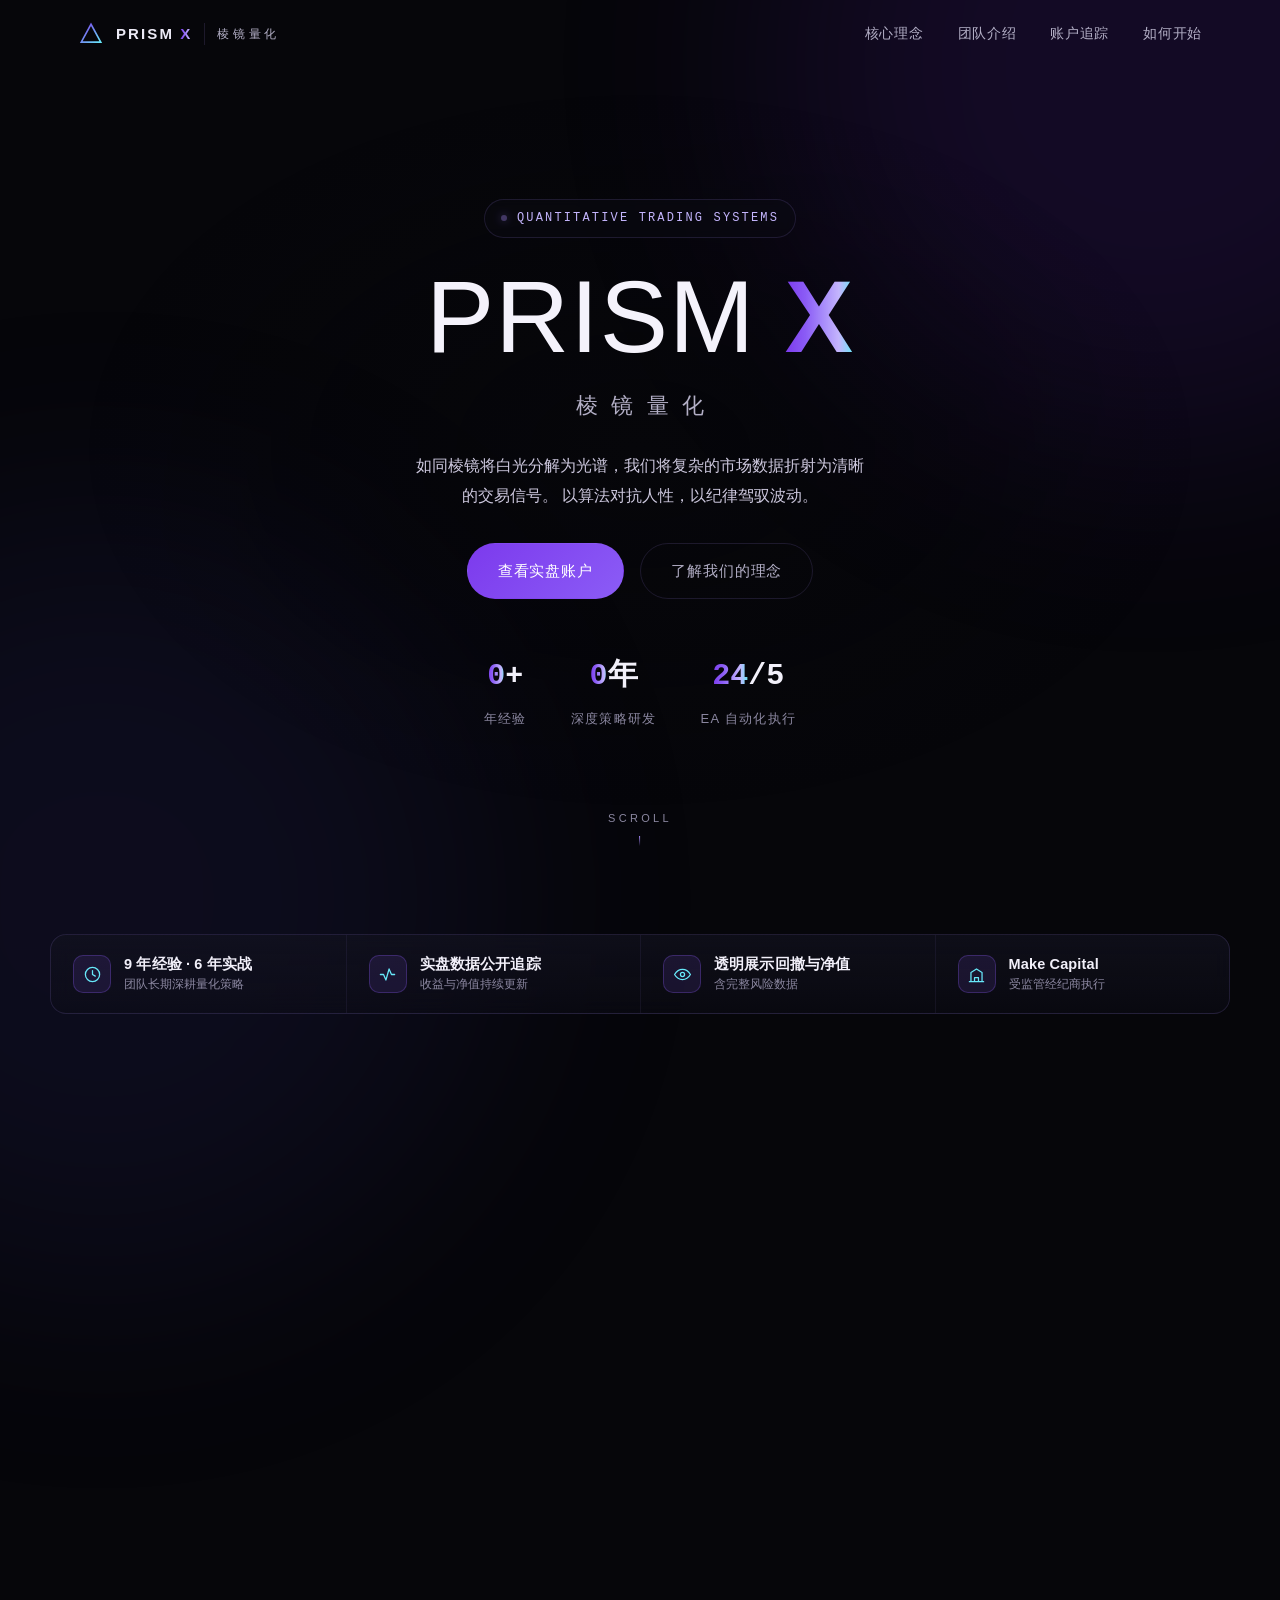
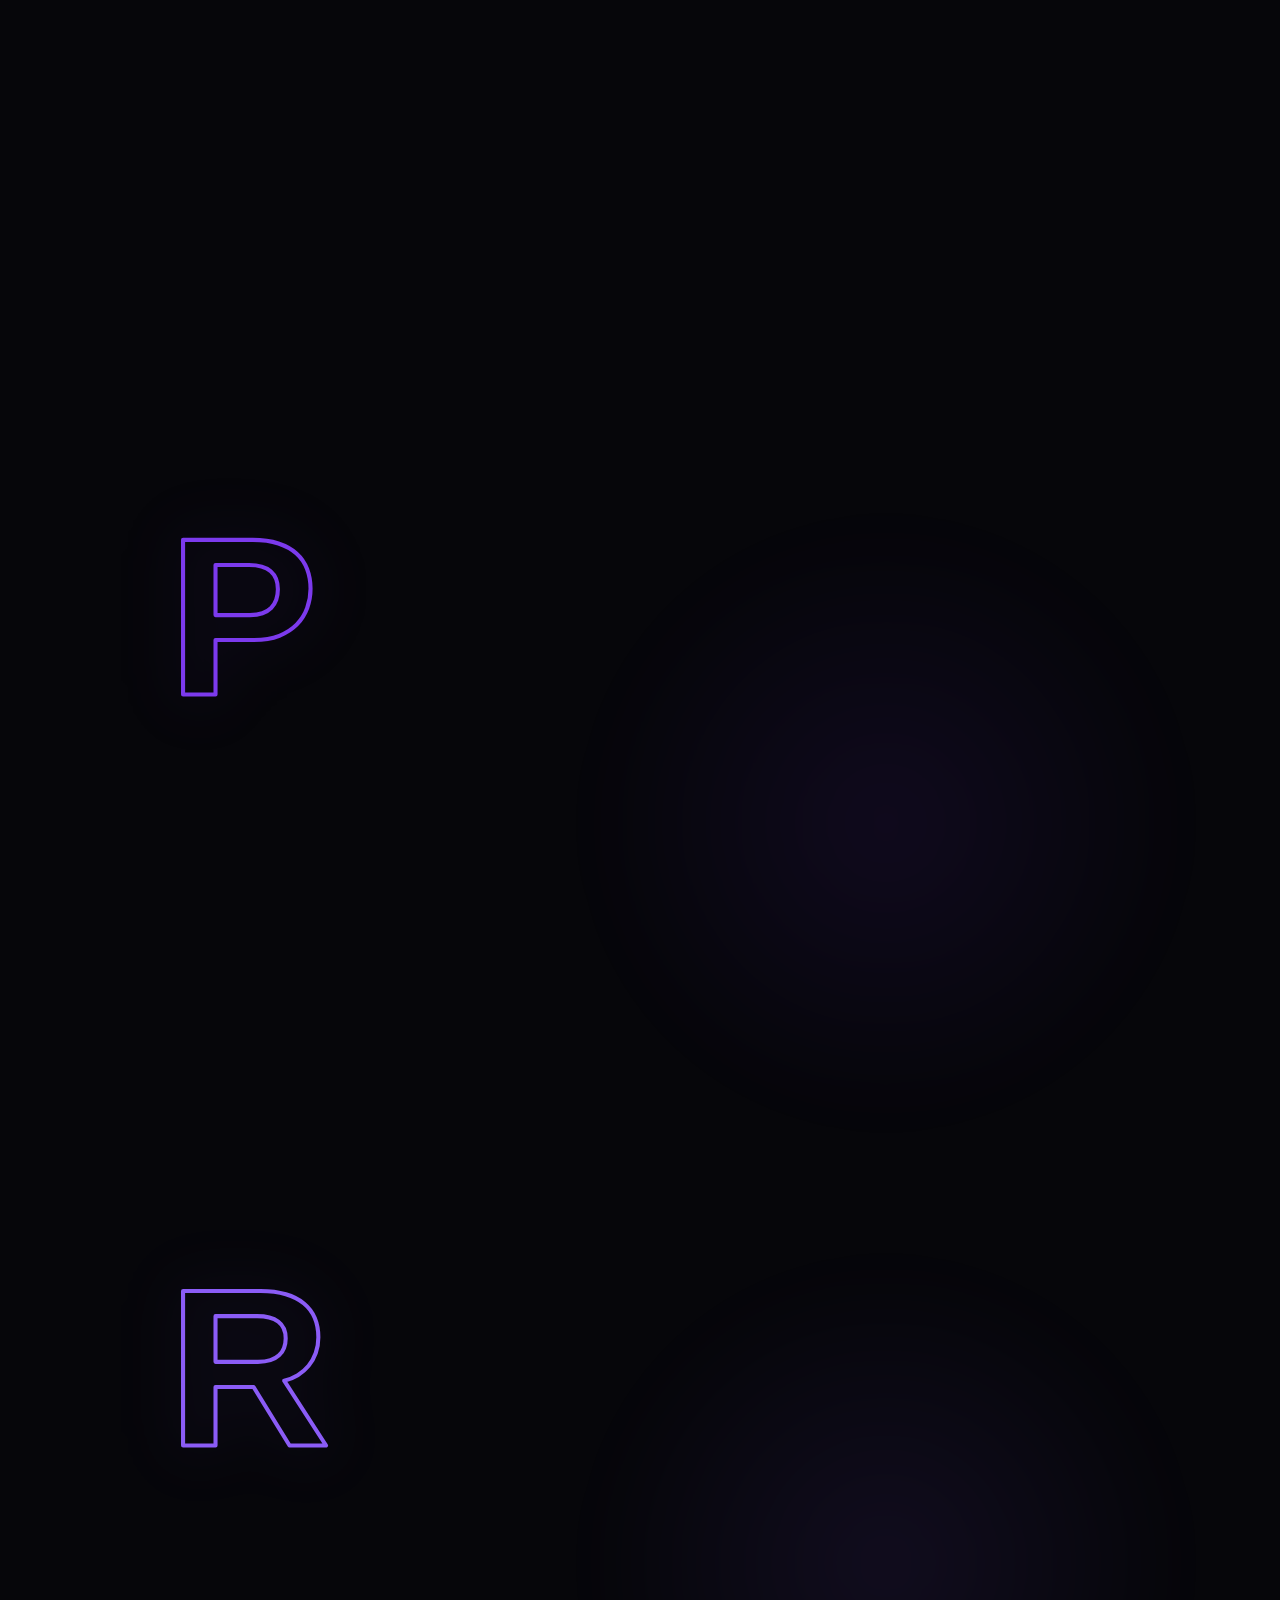
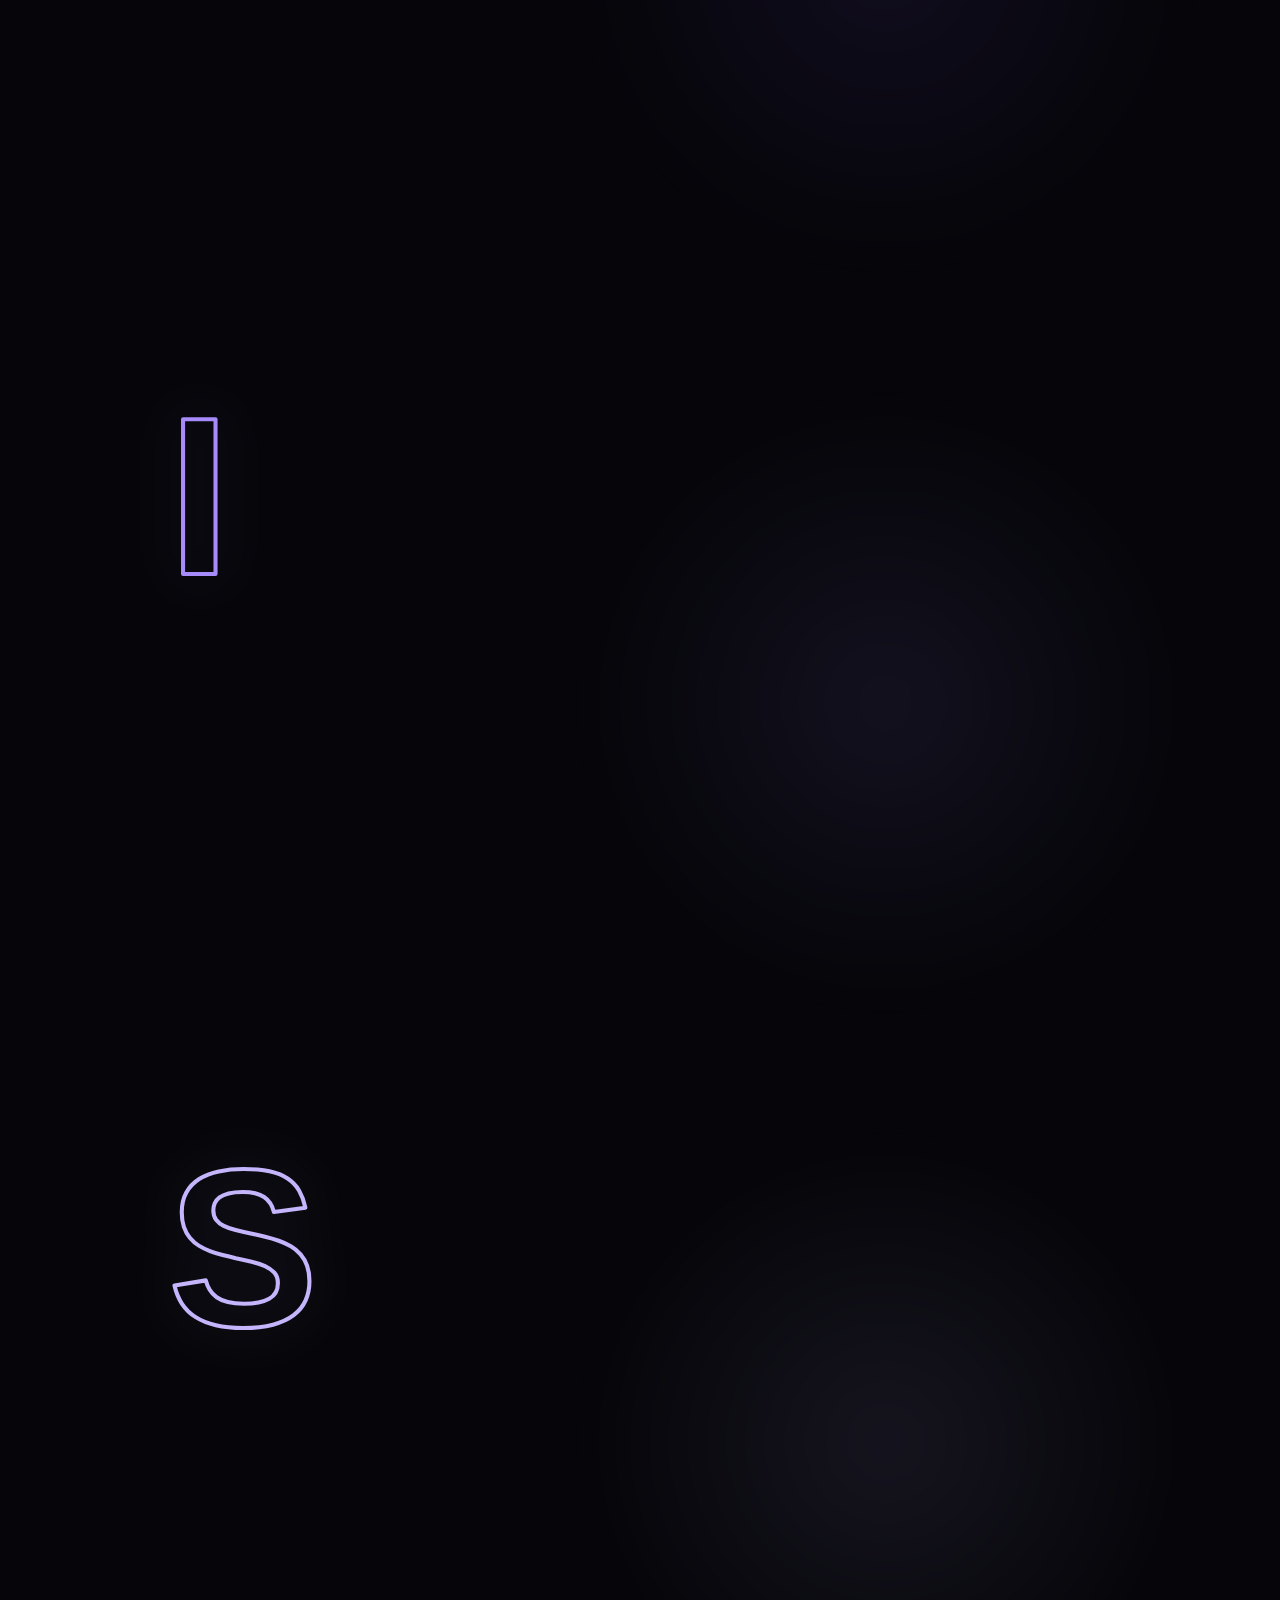
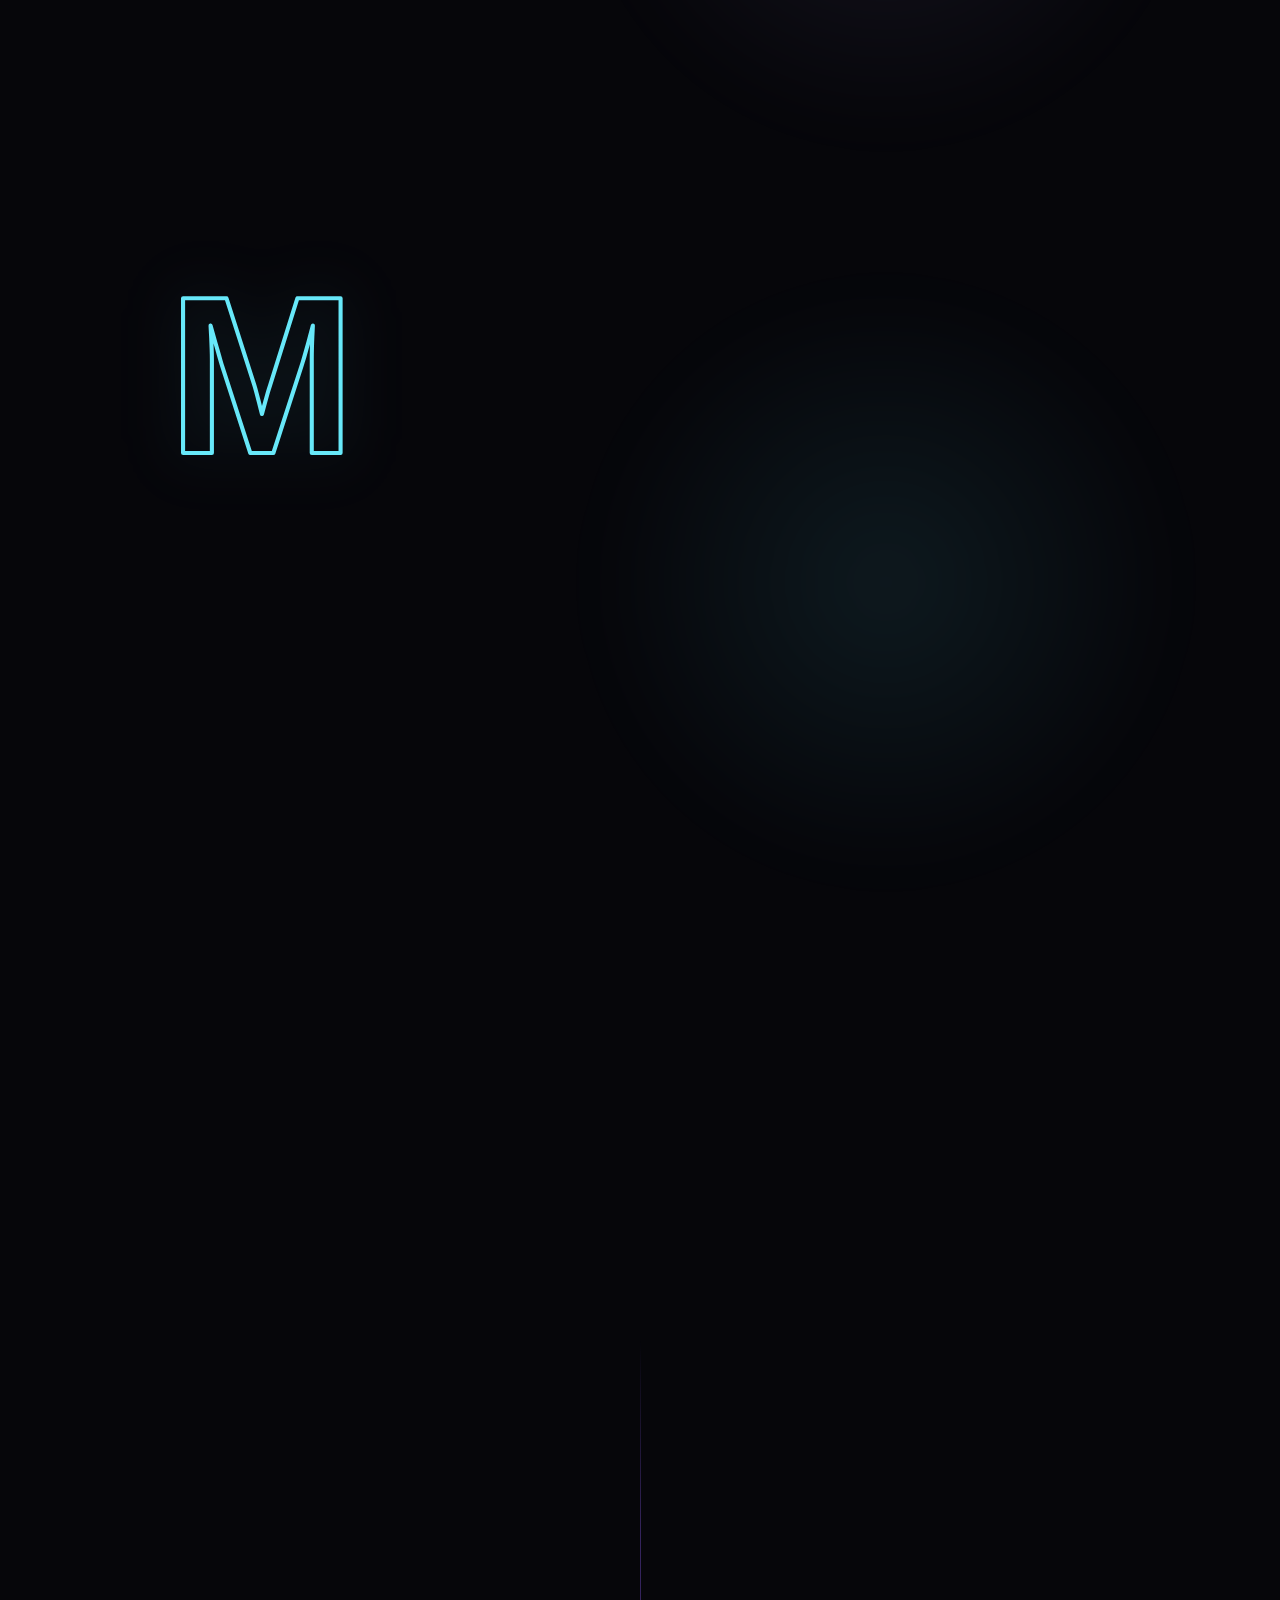
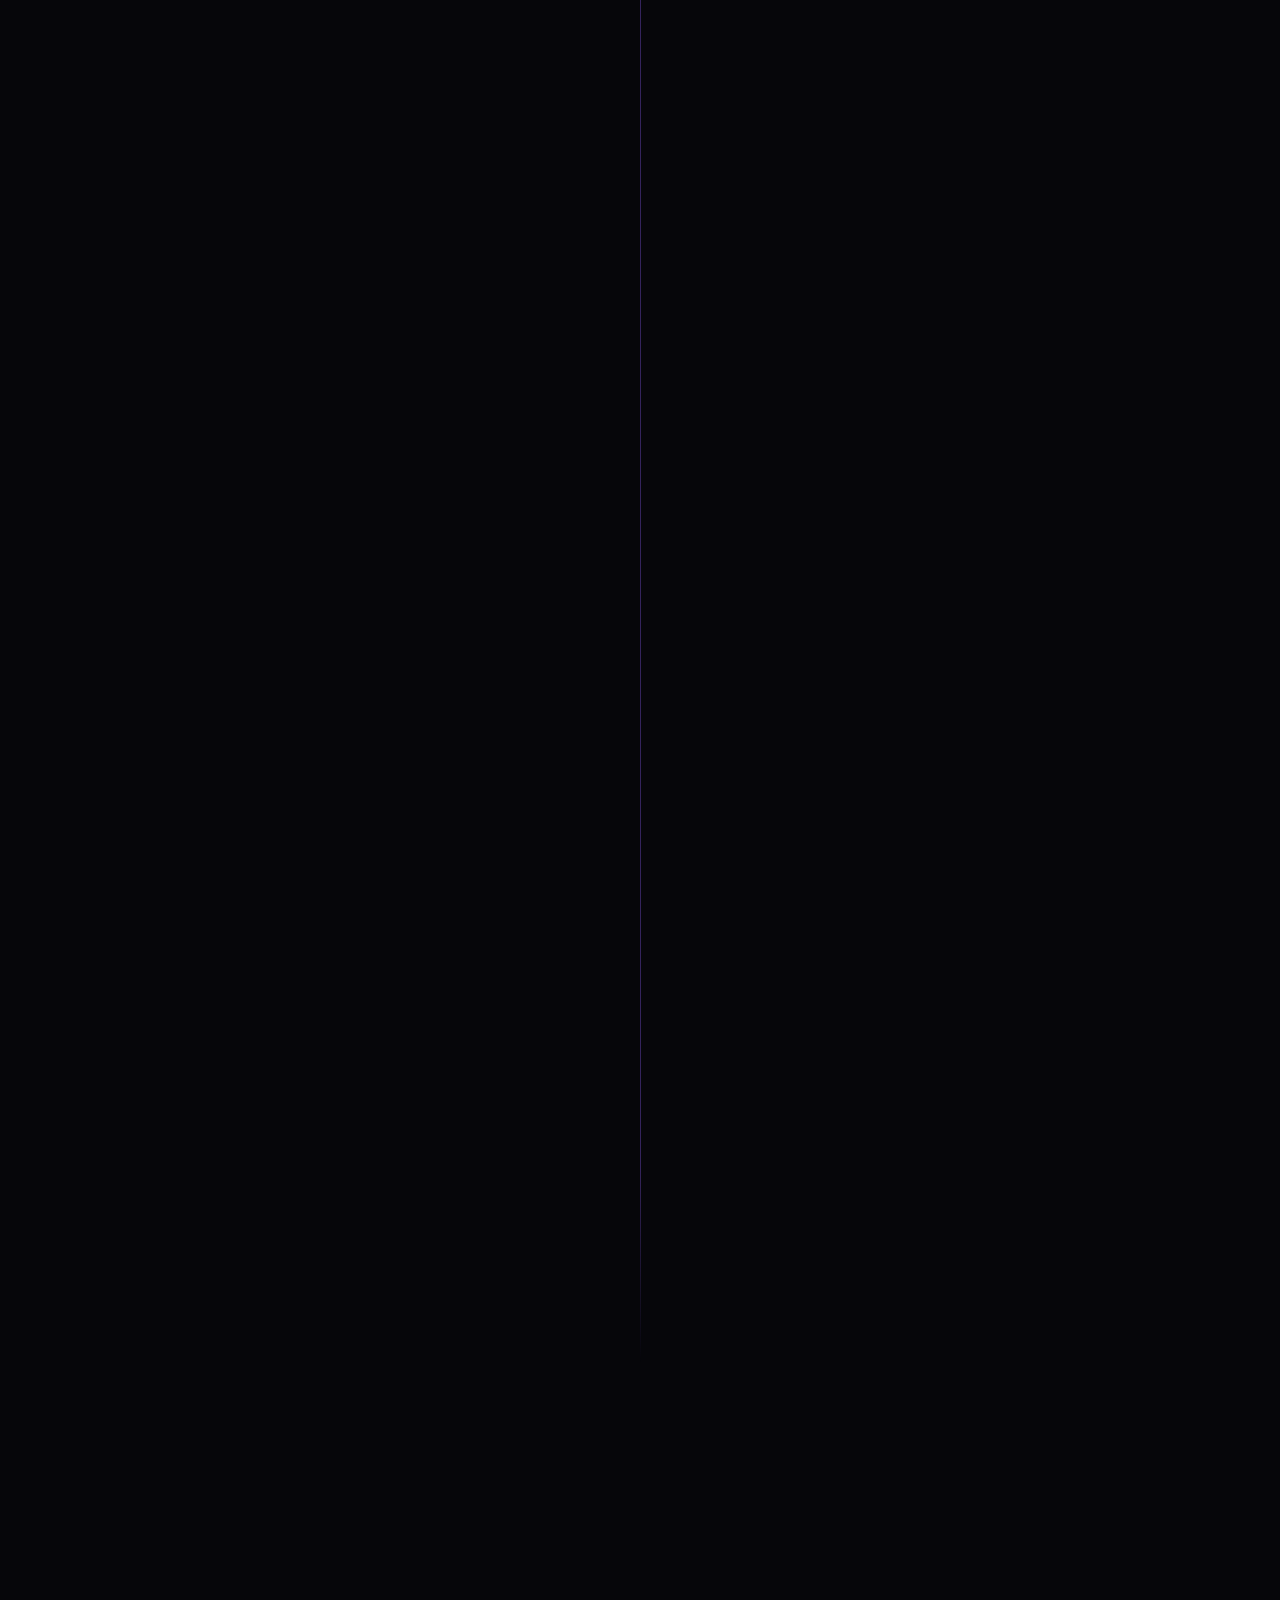
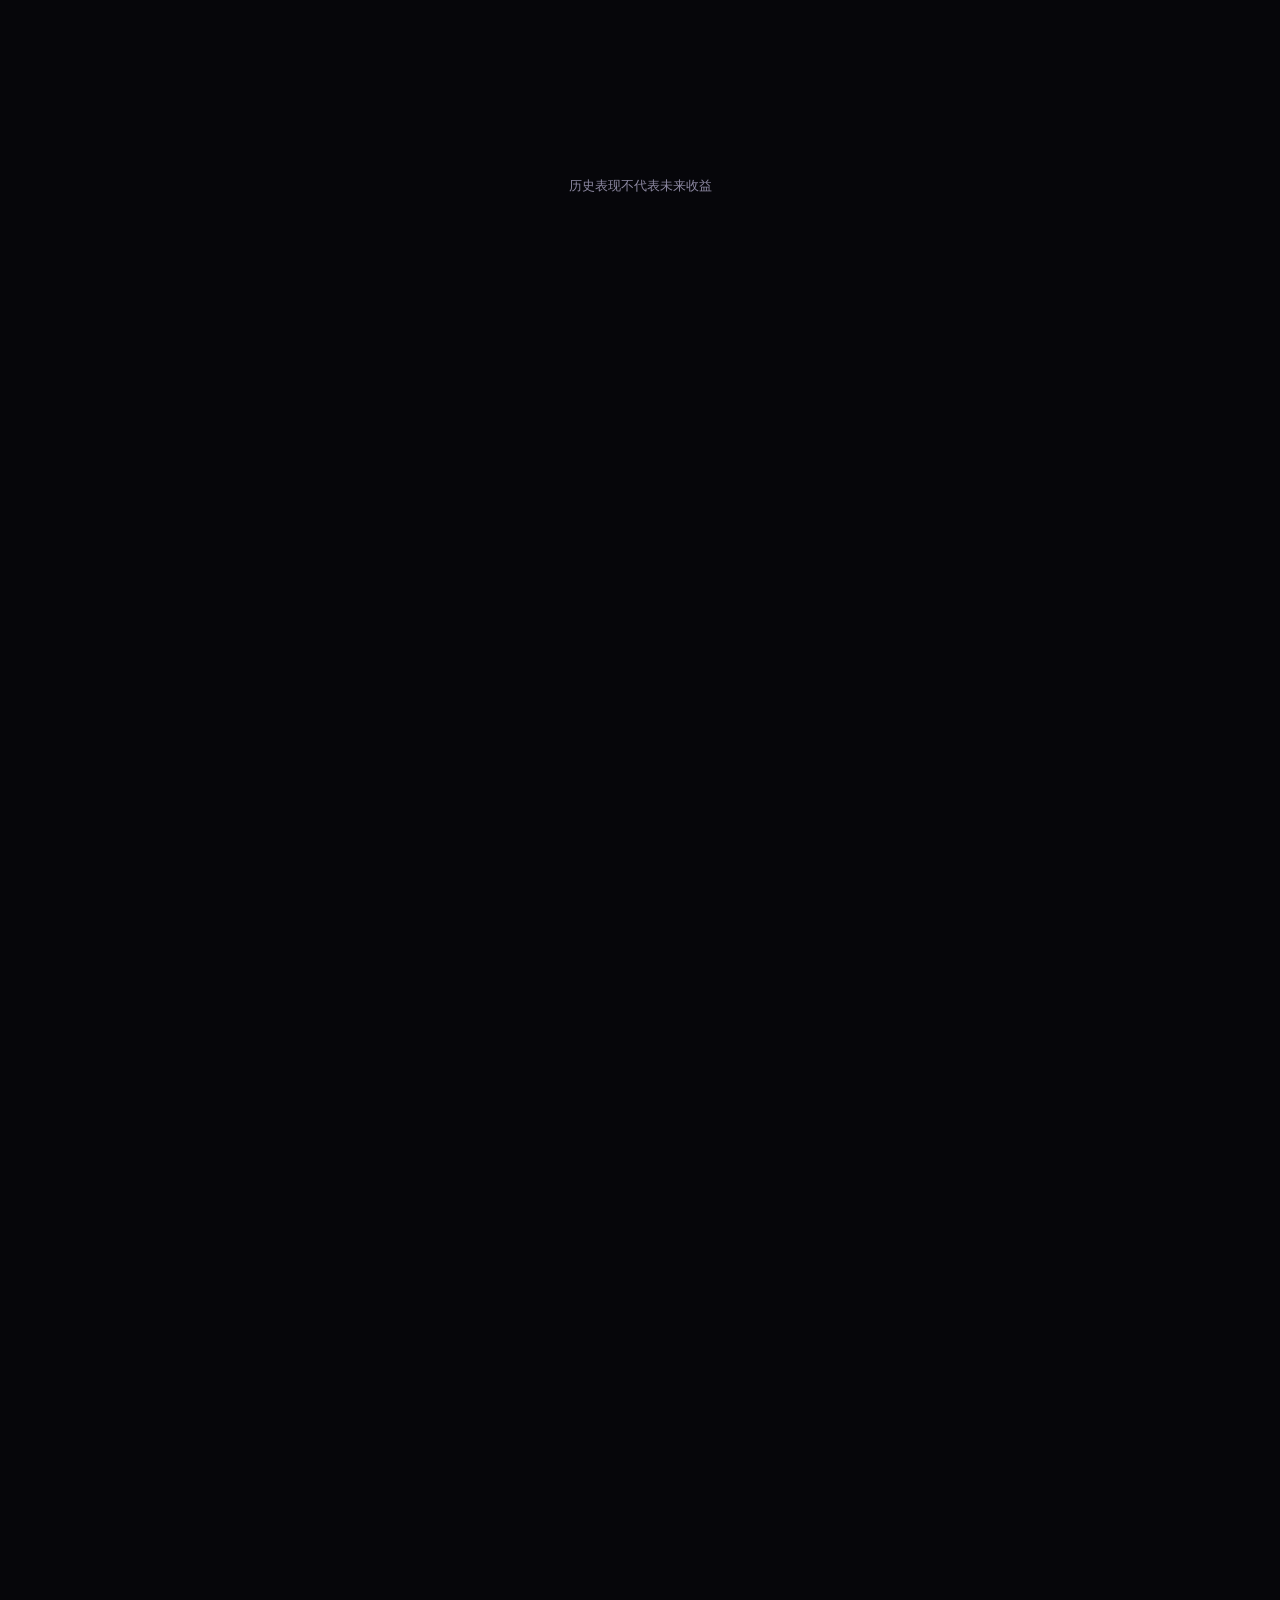
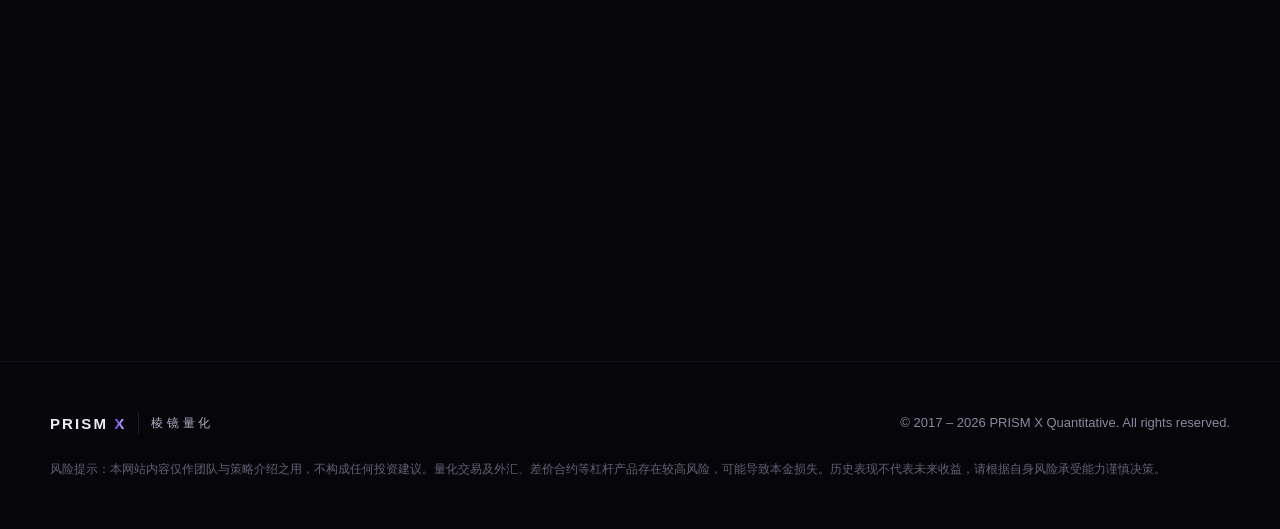
==== commit be0bccb0: "fix: dynamic load data.js with cache-busting to enable cross-device sync" ====
--- a/index.html
+++ b/index.html
@@ -494,29 +494,37 @@
     </p>
   </footer>
 
-  <script src="js/data.js"></script>
-  <script src="js/background.js"></script>
-  <script src="js/main.js"></script>
   <script>
-    /* 连续点击 phil-wave 5 次显示管理入口 */
-    (function () {
-      var clicks = 0;
-      var timer = null;
-      var philWave = document.querySelector('.phil-wave');
-      var adminLink = document.querySelector('.nav-admin');
-      if (!philWave || !adminLink) return;
-      philWave.style.cursor = 'default';
-      philWave.addEventListener('click', function () {
-        clicks++;
-        clearTimeout(timer);
-        if (clicks >= 5) {
-          adminLink.classList.remove('hidden');
-          clicks = 0;
-        } else {
-          timer = setTimeout(function () { clicks = 0; }, 2000);
-        }
+    /* 动态加载 data.js（带时间戳绕过缓存），确保每次刷新都能拿到最新版本 */
+    function loadJS(src, cb) {
+      var s = document.createElement("script");
+      s.src = src;
+      s.onload = cb || function () {};
+      document.head.appendChild(s);
+    }
+    loadJS("js/data.js?t=" + Date.now(), function () {
+      loadJS("js/background.js", function () {
+        loadJS("js/main.js", function () {
+          /* 连续点击 phil-wave 5 次显示管理入口 */
+          var clicks = 0, timer = null;
+          var philWave = document.querySelector(".phil-wave");
+          var adminLink = document.querySelector(".nav-admin");
+          if (philWave && adminLink) {
+            philWave.style.cursor = "default";
+            philWave.addEventListener("click", function () {
+              clicks++;
+              clearTimeout(timer);
+              if (clicks >= 5) {
+                adminLink.classList.remove("hidden");
+                clicks = 0;
+              } else {
+                timer = setTimeout(function () { clicks = 0; }, 2000);
+              }
+            });
+          }
+        });
       });
-    })();
+    });
   </script>
 </body>
 </html>
